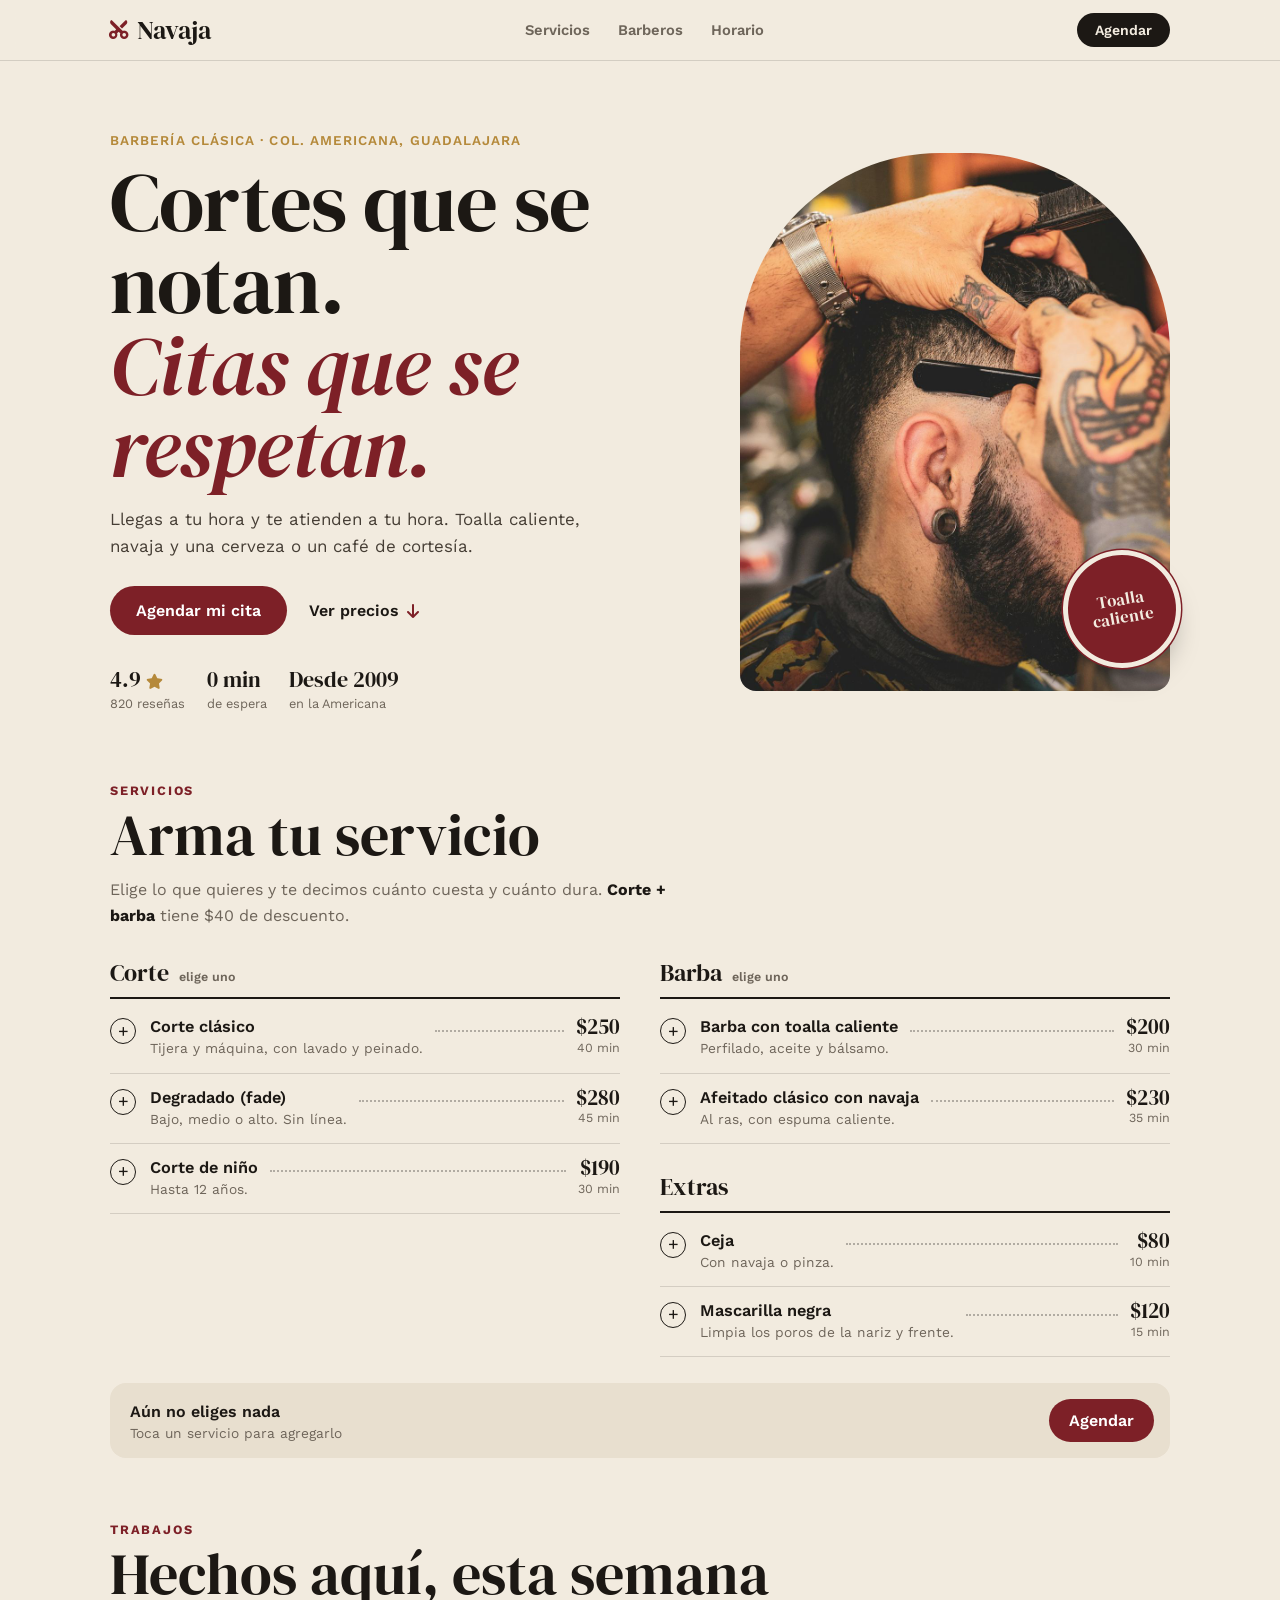
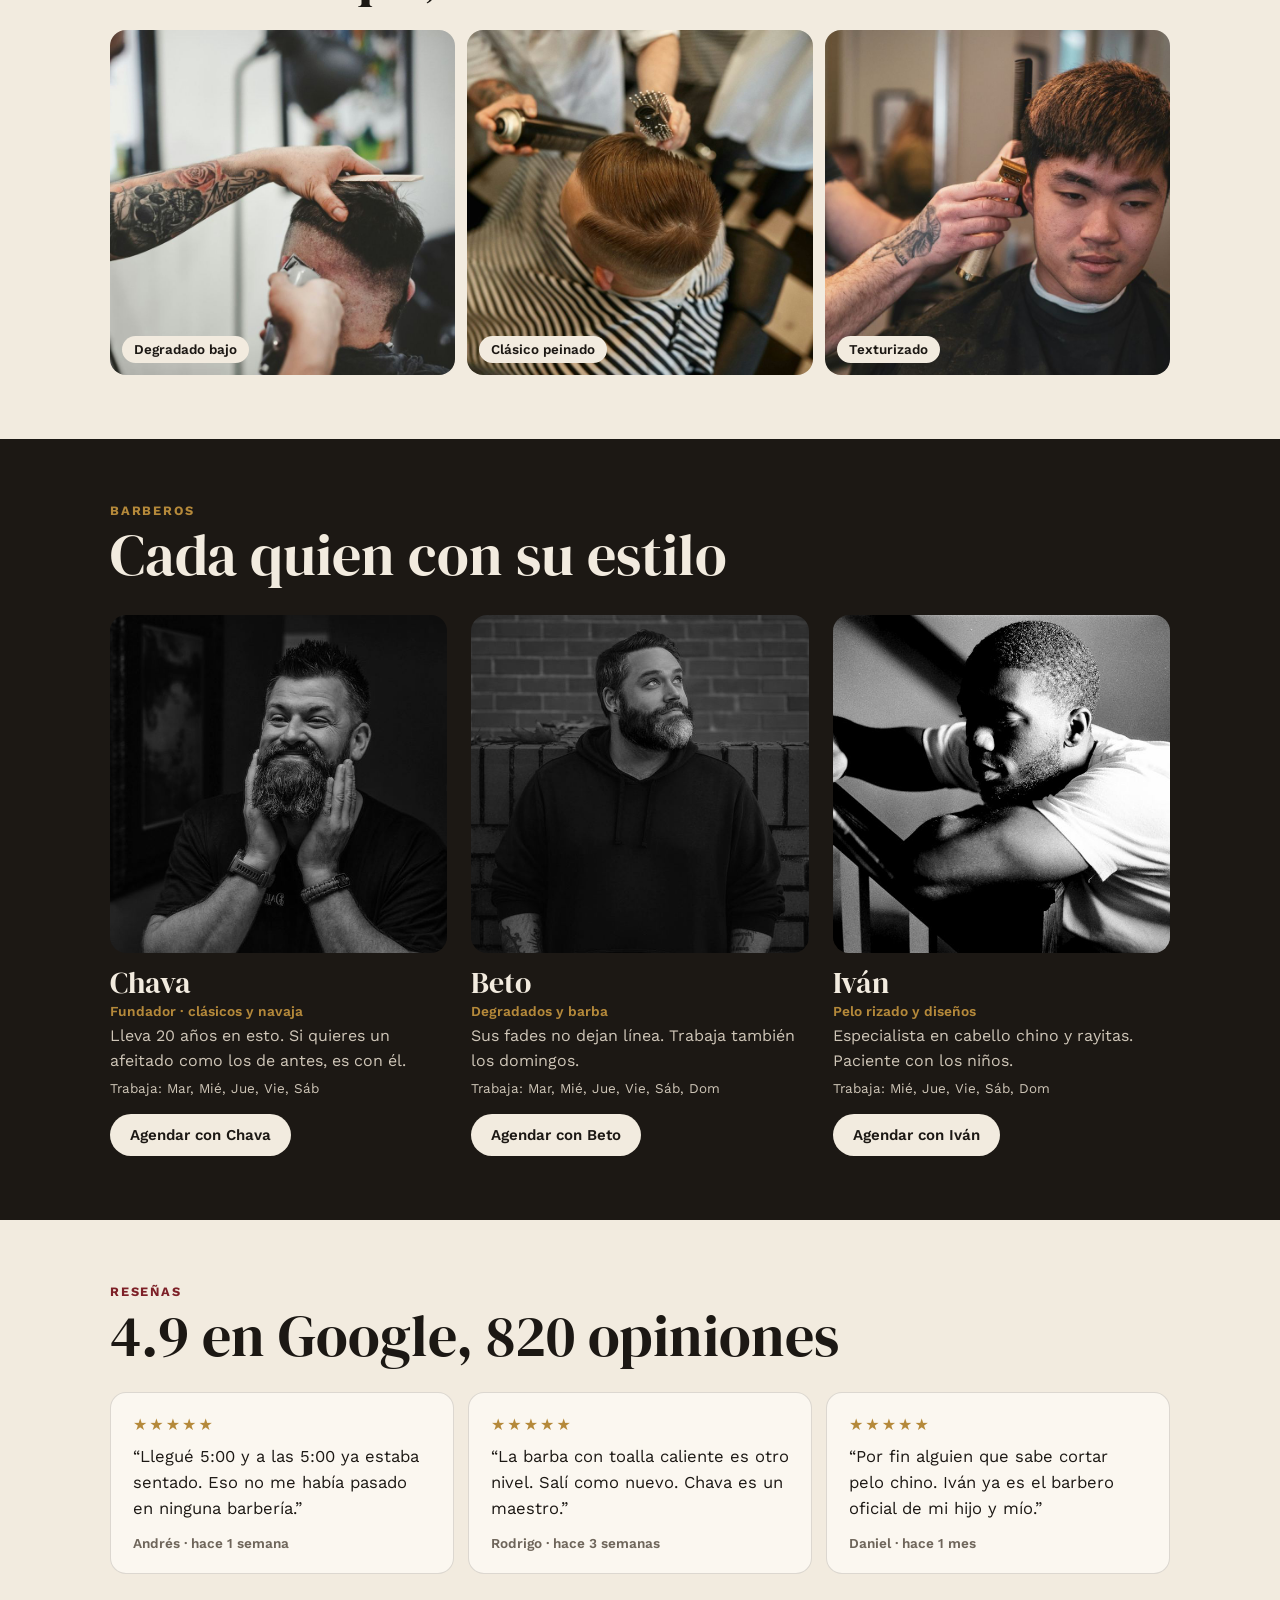
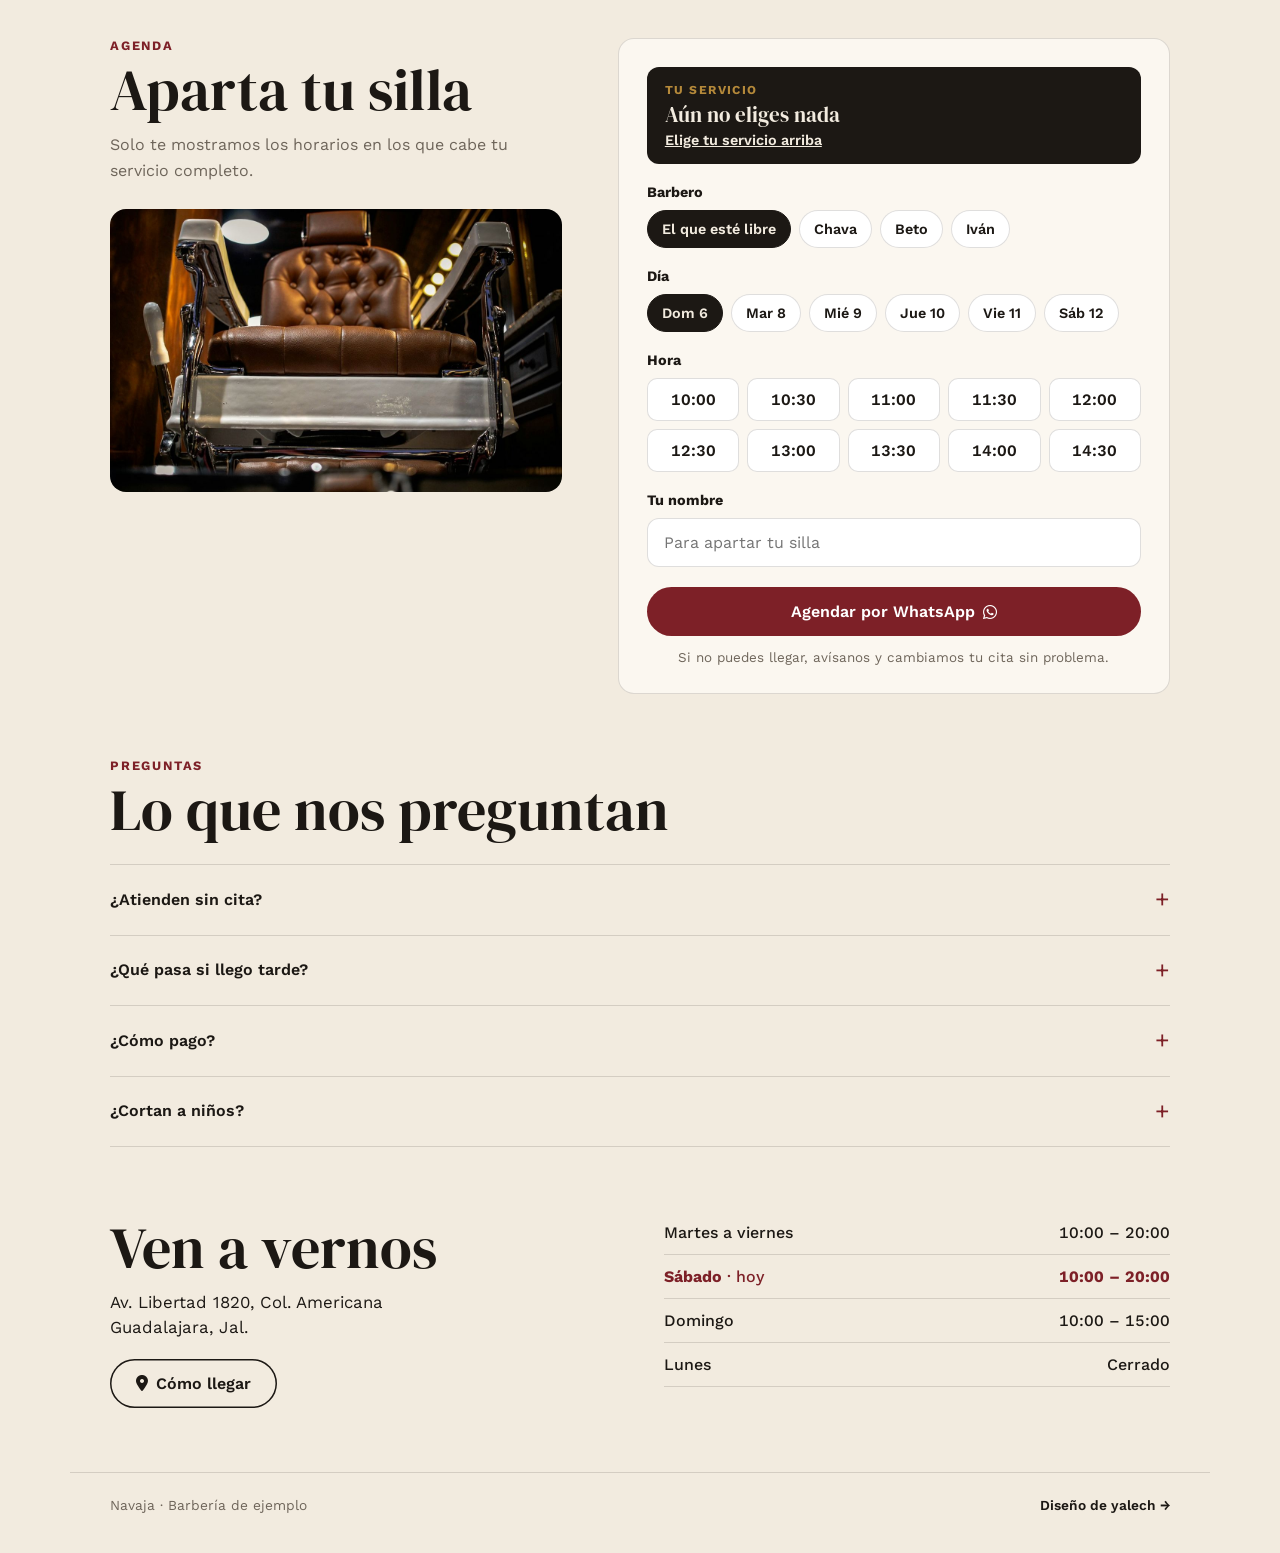
==== barberia/index.html @ 158c8620 "Ordena la portada por tipo de plantilla - Filtro Todas / Para vender / Citas y reservas con cuántas " ====
<!doctype html>
<html lang="es">
<head>
  <meta charset="utf-8" />
  <meta name="viewport" content="width=device-width, initial-scale=1, viewport-fit=cover" />
  <title>Navaja · Barbería clásica en Guadalajara</title>
  <meta name="description" content="Cortes, degradados, barba con toalla caliente y afeitado con navaja en la colonia Americana. Agenda tu cita y llega a tu hora." />
  <meta name="theme-color" content="#f2ebdf" />
  <!-- Vista previa al compartir (WhatsApp, Facebook…). Al publicar, cambia la ruta de la imagen
       por la URL completa, ej. https://tudominio.com/assets/og.jpg -->
  <meta property="og:type" content="website" />
  <meta property="og:title" content="Navaja · Barbería clásica en Guadalajara" />
  <meta property="og:description" content="Arma tu servicio, elige barbero y agenda tu cita por WhatsApp." />
  <meta property="og:image" content="assets/og.jpg" />
  <meta property="og:image:width" content="1200" />
  <meta property="og:image:height" content="630" />
  <meta name="twitter:card" content="summary_large_image" />
  <link rel="icon" href="favicon.svg" type="image/svg+xml" />

  <link rel="preconnect" href="https://fonts.googleapis.com" />
  <link rel="preconnect" href="https://fonts.gstatic.com" crossorigin />
  <link href="https://fonts.googleapis.com/css2?family=DM+Serif+Display:ital@0;1&family=Work+Sans:wght@400;500;600;700&display=swap" rel="stylesheet" />
  <link rel="stylesheet" href="../assets/iconos/iconos.css?v=6" />
  <link rel="stylesheet" href="styles.css?v=1" />
</head>
<body>
  <!-- Landing de ejemplo (barbería ficticia). Fotos de Unsplash, uso libre.
       Para cambiar el número de WhatsApp, edita WHATSAPP al inicio del script del final.
       Servicios y precios: SERVICIOS en el script. Barberos y días que trabajan: BARBEROS. -->

  <header class="topbar">
    <a class="logo" href="#"><i class="fa-solid fa-scissors" aria-hidden="true"></i> Navaja</a>
    <nav class="nav" aria-label="Secciones">
      <a href="#servicios">Servicios</a>
      <a href="#barberos">Barberos</a>
      <a href="#ubicacion">Horario</a>
    </nav>
    <a class="topbar-cta" href="#agenda">Agendar</a>
  </header>

  <main>
    <!-- ========== Portada ========== -->
    <section class="hero">
      <div class="hero-text">
        <p class="kicker">Barbería clásica · Col. Americana, Guadalajara</p>
        <h1 class="title">Cortes que se notan. <em>Citas que se respetan.</em></h1>
        <p class="lead">Llegas a tu hora y te atienden a tu hora. Toalla caliente, navaja y una cerveza o un café de cortesía.</p>
        <div class="hero-actions">
          <a class="btn btn--wine" href="#agenda">Agendar mi cita</a>
          <a class="btn-link" href="#servicios">Ver precios <i class="fa-solid fa-arrow-down"></i></a>
        </div>
        <ul class="trust">
          <li><strong>4.9 <i class="fa-solid fa-star"></i></strong><span>820 reseñas</span></li>
          <li><strong>0 min</strong><span>de espera</span></li>
          <li><strong>Desde 2009</strong><span>en la Americana</span></li>
        </ul>
      </div>
      <figure class="hero-media">
        <img src="assets/hero.jpg" alt="Barbero perfilando con navaja la barba de un cliente con tatuajes" />
        <figcaption class="seal" aria-hidden="true"><span>Toalla<br />caliente</span></figcaption>
      </figure>
    </section>

    <!-- ========== Servicios ==========
         Se arma desde SERVICIOS (script). Puedes elegir un corte y un servicio de barba;
         si eliges los dos, se aplica el descuento de combo. -->
    <section class="section" id="servicios" aria-labelledby="servicios-title">
      <p class="eyebrow">Servicios</p>
      <h2 class="h2" id="servicios-title">Arma tu servicio</h2>
      <p class="sub">Elige lo que quieres y te decimos cuánto cuesta y cuánto dura. <strong>Corte + barba</strong> tiene $40 de descuento.</p>
      <div class="menu">
        <fieldset class="menu-group">
          <legend>Corte <small>elige uno</small></legend>
          <div class="menu-list" data-grupo="corte"></div>
        </fieldset>
        <fieldset class="menu-group">
          <legend>Barba <small>elige uno</small></legend>
          <div class="menu-list" data-grupo="barba"></div>
        </fieldset>
        <fieldset class="menu-group">
          <legend>Extras</legend>
          <div class="menu-list" data-grupo="extra"></div>
        </fieldset>
      </div>
      <div class="tally" aria-live="polite">
        <div>
          <p class="tally-what" data-resumen>Aún no eliges nada</p>
          <p class="tally-meta" data-meta>Toca un servicio para agregarlo</p>
        </div>
        <a class="btn btn--wine" href="#agenda">Agendar</a>
      </div>
    </section>

    <!-- ========== Trabajos ========== -->
    <section class="section" aria-labelledby="trabajos-title">
      <p class="eyebrow">Trabajos</p>
      <h2 class="h2" id="trabajos-title">Hechos aquí, esta semana</h2>
      <ul class="works">
        <li><img src="assets/t-fade.jpg" alt="Barbero haciendo un degradado con máquina" loading="lazy" /><span>Degradado bajo</span></li>
        <li><img src="assets/t-arriba.jpg" alt="Corte clásico peinado de lado visto desde arriba" loading="lazy" /><span>Clásico peinado</span></li>
        <li><img src="assets/t-cliente.jpg" alt="Cliente sonriendo mientras le recortan las patillas" loading="lazy" /><span>Texturizado</span></li>
      </ul>
    </section>

    <!-- ========== Barberos ========== -->
    <section class="section section--dark" id="barberos" aria-labelledby="barberos-title">
      <p class="eyebrow eyebrow--light">Barberos</p>
      <h2 class="h2" id="barberos-title">Cada quien con su estilo</h2>
      <ul class="barbers">
        <li class="barber">
          <img src="assets/b-chava.jpg" alt="Chava, barbero, sonriendo con las manos en la barba" loading="lazy" />
          <h3>Chava</h3>
          <p class="barber-role">Fundador · clásicos y navaja</p>
          <p>Lleva 20 años en esto. Si quieres un afeitado como los de antes, es con él.</p>
          <p class="barber-days" data-dias="chava"></p>
          <a class="btn btn--light" href="#agenda" data-con="chava">Agendar con Chava</a>
        </li>
        <li class="barber">
          <img src="assets/b-beto.jpg" alt="Beto, barbero, con sudadera negra frente a una pared de ladrillo" loading="lazy" />
          <h3>Beto</h3>
          <p class="barber-role">Degradados y barba</p>
          <p>Sus fades no dejan línea. Trabaja también los domingos.</p>
          <p class="barber-days" data-dias="beto"></p>
          <a class="btn btn--light" href="#agenda" data-con="beto">Agendar con Beto</a>
        </li>
        <li class="barber">
          <img src="assets/b-ivan.jpg" alt="Iván, barbero, recargado en un barandal" loading="lazy" />
          <h3>Iván</h3>
          <p class="barber-role">Pelo rizado y diseños</p>
          <p>Especialista en cabello chino y rayitas. Paciente con los niños.</p>
          <p class="barber-days" data-dias="ivan"></p>
          <a class="btn btn--light" href="#agenda" data-con="ivan">Agendar con Iván</a>
        </li>
      </ul>
    </section>

    <!-- ========== Reseñas ========== -->
    <section class="section" aria-labelledby="resenas-title">
      <p class="eyebrow">Reseñas</p>
      <h2 class="h2" id="resenas-title">4.9 en Google, 820 opiniones</h2>
      <div class="reviews">
        <blockquote class="review">
          <p class="stars" aria-label="5 de 5 estrellas">★★★★★</p>
          <p>“Llegué 5:00 y a las 5:00 ya estaba sentado. Eso no me había pasado en ninguna barbería.”</p>
          <footer>Andrés · hace 1 semana</footer>
        </blockquote>
        <blockquote class="review">
          <p class="stars" aria-label="5 de 5 estrellas">★★★★★</p>
          <p>“La barba con toalla caliente es otro nivel. Salí como nuevo. Chava es un maestro.”</p>
          <footer>Rodrigo · hace 3 semanas</footer>
        </blockquote>
        <blockquote class="review">
          <p class="stars" aria-label="5 de 5 estrellas">★★★★★</p>
          <p>“Por fin alguien que sabe cortar pelo chino. Iván ya es el barbero oficial de mi hijo y mío.”</p>
          <footer>Daniel · hace 1 mes</footer>
        </blockquote>
      </div>
    </section>

    <!-- ========== Agenda ========== -->
    <section class="section" id="agenda" aria-labelledby="agenda-title">
      <div class="book">
        <div class="book-text">
          <p class="eyebrow">Agenda</p>
          <h2 class="h2" id="agenda-title">Aparta tu silla</h2>
          <p class="sub">Solo te mostramos los horarios en los que cabe tu servicio completo.</p>
          <figure class="book-photo">
            <img src="assets/sillon.jpg" alt="Sillón de barbero de piel café" loading="lazy" />
          </figure>
        </div>

        <form class="form" novalidate>
          <div class="pick">
            <p class="pick-label">Tu servicio</p>
            <p class="pick-what" data-resumen>Aún no eliges nada</p>
            <p class="pick-meta" data-meta><a href="#servicios">Elige tu servicio arriba</a></p>
          </div>
          <fieldset class="field">
            <legend>Barbero</legend>
            <div class="chips" data-barberos>
              <label class="chip"><input type="radio" name="barbero" value="cualquiera" checked /><span>El que esté libre</span></label>
            </div>
          </fieldset>
          <fieldset class="field">
            <legend>Día</legend>
            <div class="chips" data-dias-form></div>
          </fieldset>
          <fieldset class="field">
            <legend>Hora</legend>
            <div class="times" data-horas></div>
            <p class="times-empty" data-sin-horas hidden>Ese día ya no queda espacio para tu servicio. Prueba otro día u otro barbero.</p>
          </fieldset>
          <label class="field">
            <span>Tu nombre</span>
            <input type="text" name="nombre" maxlength="40" autocomplete="given-name" placeholder="Para apartar tu silla" />
          </label>
          <p class="form-error" role="alert"></p>
          <button class="btn btn--wine btn--block" type="submit">Agendar por WhatsApp <i class="fa-brands fa-whatsapp"></i></button>
          <p class="form-note">Si no puedes llegar, avísanos y cambiamos tu cita sin problema.</p>
        </form>
      </div>
    </section>

    <!-- ========== Preguntas ========== -->
    <section class="section" aria-labelledby="faq-title">
      <p class="eyebrow">Preguntas</p>
      <h2 class="h2" id="faq-title">Lo que nos preguntan</h2>
      <div class="faq">
        <details>
          <summary>¿Atienden sin cita?</summary>
          <p>Sí, si hay una silla libre. Pero con cita te garantizamos que no esperas.</p>
        </details>
        <details>
          <summary>¿Qué pasa si llego tarde?</summary>
          <p>Te esperamos 10 minutos. Después de eso, si el siguiente cliente ya llegó, te reacomodamos en el próximo espacio.</p>
        </details>
        <details>
          <summary>¿Cómo pago?</summary>
          <p>Efectivo, tarjeta o transferencia. La propina es voluntaria y va directo a tu barbero.</p>
        </details>
        <details>
          <summary>¿Cortan a niños?</summary>
          <p>Sí, a partir de 3 años. Tenemos asiento especial y caricaturas mientras tanto.</p>
        </details>
      </div>
    </section>

    <!-- ========== Ubicación ========== -->
    <section class="section where" id="ubicacion" aria-labelledby="where-title">
      <div>
        <h2 class="h2" id="where-title">Ven a vernos</h2>
        <p class="address">Av. Libertad 1820, Col. Americana<br />Guadalajara, Jal.</p>
        <a class="btn btn--line" href="https://www.google.com/maps/search/?api=1&query=Colonia%20Americana%2C%20Guadalajara" target="_blank" rel="noopener"><i class="fa-solid fa-location-dot"></i> Cómo llegar</a>
      </div>
      <table class="hours">
        <caption class="sr-only">Horario</caption>
        <tbody>
          <tr data-dia="2"><th scope="row">Martes a viernes</th><td>10:00 – 20:00</td></tr>
          <tr data-dia="6"><th scope="row">Sábado</th><td>10:00 – 20:00</td></tr>
          <tr data-dia="0"><th scope="row">Domingo</th><td>10:00 – 15:00</td></tr>
          <tr data-dia="1"><th scope="row">Lunes</th><td>Cerrado</td></tr>
        </tbody>
      </table>
    </section>
  </main>

  <footer class="footer">
    <span>Navaja · Barbería de ejemplo</span>
    <a href="../">Diseño de yalech →</a>
  </footer>

  <!-- Barra fija en celular: enseña lo que llevas elegido y se oculta en la agenda -->
  <div class="buybar" aria-hidden="true">
    <span data-barra>Corte desde <strong>$190</strong></span>
    <a class="btn btn--wine" href="#agenda" tabindex="-1">Agendar</a>
  </div>

  <script src="../assets/motion.js"></script>
  <!-- Modo muestra (plantilla ficticia). Para un cliente real, borra la siguiente línea. -->
  <script src="../assets/muestra.js?v=1" data-ejemplo="Barbería"></script>
  <script>
    const WHATSAPP = '520000000000'; // ← número de la barbería (52 + 10 dígitos)
    const ZONA = 'America/Mexico_City';
    const COMBO = 40; // descuento si eliges corte + barba

    // [id, nombre, precio, minutos, descripción, grupo]. En «corte» y «barba» solo se elige uno.
    const SERVICIOS = [
      ['clasico', 'Corte clásico', 250, 40, 'Tijera y máquina, con lavado y peinado.', 'corte'],
      ['fade', 'Degradado (fade)', 280, 45, 'Bajo, medio o alto. Sin línea.', 'corte'],
      ['nino', 'Corte de niño', 190, 30, 'Hasta 12 años.', 'corte'],
      ['barba', 'Barba con toalla caliente', 200, 30, 'Perfilado, aceite y bálsamo.', 'barba'],
      ['afeitado', 'Afeitado clásico con navaja', 230, 35, 'Al ras, con espuma caliente.', 'barba'],
      ['ceja', 'Ceja', 80, 10, 'Con navaja o pinza.', 'extra'],
      ['mascarilla', 'Mascarilla negra', 120, 15, 'Limpia los poros de la nariz y frente.', 'extra'],
    ];
    // Días que trabaja cada barbero (0 = domingo … 6 = sábado)
    const BARBEROS = {
      chava: { nombre: 'Chava', dias: [2, 3, 4, 5, 6] },
      beto: { nombre: 'Beto', dias: [0, 2, 3, 4, 5, 6] },
      ivan: { nombre: 'Iván', dias: [0, 3, 4, 5, 6] },
    };
    const HORARIO = { 0: [10, 15], 2: [10, 20], 3: [10, 20], 4: [10, 20], 5: [10, 20], 6: [10, 20] }; // lunes cerrado

    const pesos = n => '$' + n.toLocaleString('es-MX');
    const porId = id => SERVICIOS.find(s => s[0] === id);

    // ---------- Menú de servicios ----------
    const elegidos = new Set();
    document.querySelectorAll('.menu-list').forEach(lista => {
      for (const [id, nombre, precio, min, desc, grupo] of SERVICIOS.filter(s => s[5] === lista.dataset.grupo)) {
        const l = document.createElement('label');
        l.className = 'item';
        l.innerHTML = `<input type="checkbox" value="" /><span class="item-mark" aria-hidden="true"></span>
          <span class="item-text"><strong></strong><small></small></span>
          <span class="item-dots" aria-hidden="true"></span>
          <span class="item-price"><b></b><small></small></span>`;
        l.querySelector('input').value = id;
        l.querySelector('strong').textContent = nombre;
        l.querySelector('.item-text small').textContent = desc;
        l.querySelector('.item-price b').textContent = pesos(precio);
        l.querySelector('.item-price small').textContent = `${min} min`;
        lista.append(l);
      }
    });
    document.querySelector('.menu').addEventListener('change', e => {
      const id = e.target.value;
      const s = porId(id);
      if (!s) return;
      if (e.target.checked) {
        // Solo uno por grupo en corte y barba
        if (s[5] !== 'extra') for (const otro of [...elegidos]) if (porId(otro)[5] === s[5]) elegidos.delete(otro);
        elegidos.add(id);
      } else elegidos.delete(id);
      pintarServicio();
      pintarHoras();
    });

    const resumen = () => {
      const lista = SERVICIOS.filter(s => elegidos.has(s[0]));
      const hayCombo = lista.some(s => s[5] === 'corte') && lista.some(s => s[5] === 'barba');
      const total = lista.reduce((t, s) => t + s[2], 0) - (hayCombo ? COMBO : 0);
      const minutos = lista.reduce((t, s) => t + s[3], 0);
      return { lista, hayCombo, total, minutos };
    };
    const pintarServicio = () => {
      const { lista, hayCombo, total, minutos } = resumen();
      document.querySelectorAll('.menu input').forEach(i => { i.checked = elegidos.has(i.value); });
      const que = lista.length ? lista.map(s => s[1]).join(' + ') : 'Aún no eliges nada';
      const meta = lista.length ? `${minutos} min · ${pesos(total)}${hayCombo ? ` · ahorras ${pesos(COMBO)}` : ''}` : '';
      document.querySelectorAll('[data-resumen]').forEach(p => { p.textContent = que; });
      document.querySelectorAll('[data-meta]').forEach(p => {
        if (lista.length) p.textContent = meta;
        else if (p.closest('.form')) p.innerHTML = '<a href="#servicios">Elige tu servicio arriba</a>';
        else p.textContent = 'Toca un servicio para agregarlo';
      });
      document.querySelector('.tally').classList.toggle('is-on', lista.length > 0);
      const barra = document.querySelector('[data-barra]');
      barra.innerHTML = lista.length ? `Tu servicio · <strong></strong>` : 'Corte desde <strong>$190</strong>';
      if (lista.length) barra.querySelector('strong').textContent = pesos(total);
    };

    // ---------- Fechas en hora de Guadalajara ----------
    const partes = Object.fromEntries(new Intl.DateTimeFormat('en-CA', { timeZone: ZONA, year: 'numeric', month: '2-digit', day: '2-digit', hour: '2-digit', minute: '2-digit', hourCycle: 'h23' })
      .formatToParts(new Date()).map(p => [p.type, p.value]));
    const hoy = new Date(+partes.year, +partes.month - 1, +partes.day);
    const ahora = +partes.hour * 60 + +partes.minute;
    const clave = d => `${d.getFullYear()}-${String(d.getMonth() + 1).padStart(2, '0')}-${String(d.getDate()).padStart(2, '0')}`;
    const esHoy = d => clave(d) === clave(hoy);
    const corto = d => d.toLocaleDateString('es-MX', { weekday: 'short' }).replace('.', '');
    const largo = d => d.toLocaleDateString('es-MX', { weekday: 'long', day: 'numeric', month: 'long' });
    const hhmm = m => `${Math.floor(m / 60)}:${String(m % 60).padStart(2, '0')}`;

    // Citas ya apartadas: inventadas pero siempre iguales para el mismo día y barbero
    const ocupado = (d, barbero, m) => {
      let h = 2166136261;
      for (const c of `${clave(d)}|${barbero}|${m}`) h = Math.imul(h ^ c.charCodeAt(0), 16777619);
      return (h >>> 0) % 100 < 28;
    };
    const libre = (d, barbero, inicio, dur) => {
      if (!BARBEROS[barbero].dias.includes(d.getDay())) return false;
      for (let m = inicio; m < inicio + dur; m += 30) if (ocupado(d, barbero, m - (m % 30))) return false;
      return true;
    };
    // Horas posibles para un día, barbero y duración → [{ m, barbero }]
    const horasLibres = (d, quien, dur) => {
      const [abre, cierra] = HORARIO[d.getDay()] || [0, 0];
      const res = [];
      for (let m = abre * 60; m + dur <= cierra * 60; m += 30) {
        if (esHoy(d) && m <= ahora + 30) continue;
        const candidatos = quien === 'cualquiera' ? Object.keys(BARBEROS) : [quien];
        const b = candidatos.find(x => libre(d, x, m, dur));
        if (b) res.push({ m, barbero: b });
      }
      return res;
    };

    // Próximos 6 días que abrimos
    const DIAS = [];
    for (let i = 0; DIAS.length < 6 && i < 14; i++) {
      const d = new Date(hoy); d.setDate(hoy.getDate() + i);
      if (HORARIO[d.getDay()] && (i > 0 || horasLibres(d, 'cualquiera', 30).length)) DIAS.push(d);
    }

    // ---------- Agenda ----------
    const form = document.querySelector('.form');
    const error = form.querySelector('.form-error');
    const cajaBarberos = form.querySelector('[data-barberos]');
    const cajaDias = form.querySelector('[data-dias-form]');
    const cajaHoras = form.querySelector('[data-horas]');
    const sinHoras = form.querySelector('[data-sin-horas]');
    for (const [id, b] of Object.entries(BARBEROS)) {
      const l = document.createElement('label');
      l.className = 'chip';
      l.innerHTML = '<input type="radio" name="barbero" /><span></span>';
      l.querySelector('input').value = id;
      l.querySelector('span').textContent = b.nombre;
      cajaBarberos.append(l);
    }
    DIAS.forEach((d, i) => {
      const l = document.createElement('label');
      l.className = 'chip chip--day';
      l.innerHTML = '<input type="radio" name="dia" /><span></span>';
      l.querySelector('input').value = i;
      l.querySelector('input').checked = i === 0;
      l.querySelector('span').textContent = esHoy(d) ? `Hoy ${d.getDate()}` : `${corto(d)} ${d.getDate()}`;
      cajaDias.append(l);
    });
    // Días que trabaja cada barbero, en su tarjeta
    const nombresDia = ['dom', 'lun', 'mar', 'mié', 'jue', 'vie', 'sáb'];
    document.querySelectorAll('[data-dias]').forEach(p => {
      const b = BARBEROS[p.dataset.dias];
      if (b) p.textContent = 'Trabaja: ' + [2, 3, 4, 5, 6, 0].filter(x => b.dias.includes(x)).map(x => nombresDia[x]).join(', ');
    });

    const duracion = () => Math.max(resumen().minutos, 30);
    // Valor marcado de un grupo de opciones (funciona aunque solo haya una)
    const marcado = nombre => form.querySelector(`input[name="${nombre}"]:checked`)?.value ?? '';
    const marcar = (nombre, valor) => form.querySelectorAll(`input[name="${nombre}"]`).forEach(i => { i.checked = i.value === valor; });
    let horasActuales = [];
    const pintarHoras = () => {
      const d = DIAS[Number(marcado('dia'))];
      const quien = BARBEROS[marcado('barbero')] ? marcado('barbero') : 'cualquiera';
      const antes = marcado('hora');
      horasActuales = d ? horasLibres(d, quien, duracion()) : [];
      cajaHoras.replaceChildren(...horasActuales.map(({ m }) => {
        const l = document.createElement('label');
        l.className = 'time';
        l.innerHTML = '<input type="radio" name="hora" /><span></span>';
        l.querySelector('input').value = m;
        l.querySelector('input').checked = String(m) === antes;
        l.querySelector('span').textContent = hhmm(m);
        return l;
      }));
      sinHoras.hidden = horasActuales.length > 0;
    };
    form.addEventListener('change', e => { if (e.target.name === 'dia' || e.target.name === 'barbero') pintarHoras(); });

    // «Agendar con …» en las tarjetas de barbero
    document.querySelectorAll('[data-con]').forEach(a => a.addEventListener('click', () => {
      if (!BARBEROS[a.dataset.con]) return;
      marcar('barbero', a.dataset.con);
      pintarHoras();
    }));

    const limpiar = (texto, max) => texto.replace(/[\u0000-\u001f\u007f]/g, ' ').replace(/\s+/g, ' ').trim().slice(0, max);
    form.addEventListener('submit', e => {
      e.preventDefault();
      const { lista, hayCombo, total, minutos } = resumen();
      const d = DIAS[Number(marcado('dia'))];
      const hora = horasActuales.find(h => String(h.m) === marcado('hora'));
      const nombre = limpiar(form.nombre.value, 40);
      if (!lista.length) return (error.innerHTML = 'Elige al menos un servicio. <a href="#servicios">Ver servicios</a>');
      if (!d || !hora) return (error.textContent = 'Elige día y hora.');
      if (nombre.length < 2) { form.nombre.focus(); return (error.textContent = 'Escribe tu nombre para apartar tu silla.'); }
      error.textContent = '';
      const con = marcado('barbero') === 'cualquiera' ? `${BARBEROS[hora.barbero].nombre} (el que estaba libre)` : BARBEROS[hora.barbero].nombre;
      const msg = `Hola Navaja, soy ${nombre}. Quiero agendar:\n• ${lista.map(s => s[1]).join(' + ')}\n• Con ${con}\n• ${largo(d)}, ${hhmm(hora.m)} (${minutos} min aprox.)\n• Total: ${pesos(total)}${hayCombo ? ` (con descuento de combo)` : ''}`;
      if (window.muestra) return muestra.whatsapp(msg); // plantilla de ejemplo
      window.open(`https://wa.me/${WHATSAPP}?text=${encodeURIComponent(msg)}`, '_blank', 'noopener');
    });

    pintarServicio();
    pintarHoras();

    // Marca el día de hoy en la tabla de horario
    const dHoy = hoy.getDay();
    document.querySelector(`.hours tr[data-dia="${[2, 3, 4, 5].includes(dHoy) ? 2 : dHoy}"]`)?.classList.add('is-today');

    // ---------- Efectos al bajar ----------
    motion.reveal('.eyebrow, .h2, .sub, .tally, .book-photo');
    motion.stagger('.menu, .works, .barbers, .reviews, .faq');

    // ---------- Barra fija en celular ----------
    const bar = document.querySelector('.buybar');
    const hero = document.querySelector('.hero');
    const agenda = document.querySelector('#agenda');
    const update = () => {
      const pastHero = hero.getBoundingClientRect().bottom < 0;
      const r = agenda.getBoundingClientRect();
      bar.classList.toggle('show', pastHero && !(r.top < innerHeight && r.bottom > 0));
    };
    addEventListener('scroll', update, { passive: true });
    addEventListener('resize', update);
    update();
  </script>
</body>
</html>
---- assets/iconos/iconos.css ----
/* Íconos: Font Awesome Free 6.5.1 (https://fontawesome.com), recortado a los que usa este sitio.
 * Licencia: íconos CC BY 4.0, fuentes SIL OFL 1.1, código MIT. Copyright 2023 Fonticons, Inc.
 * Generado con assets/iconos/actualizar.py; no lo edites a mano. */
@font-face { font-family: 'Font Awesome 6 Free'; font-style: normal; font-weight: 900; font-display: block; src: url("solid.woff2?v=4775dbd0") format("woff2"); }
@font-face { font-family: 'Font Awesome 6 Free'; font-style: normal; font-weight: 400; font-display: block; src: url("regular.woff2?v=02f13f34") format("woff2"); }
@font-face { font-family: 'Font Awesome 6 Brands'; font-style: normal; font-weight: 400; font-display: block; src: url("brands.woff2?v=27e3b55a") format("woff2"); }

.fa-solid, .fa-regular, .fa-brands {
  -moz-osx-font-smoothing: grayscale; -webkit-font-smoothing: antialiased;
  display: var(--fa-display, inline-block); font-style: normal; font-variant: normal;
  line-height: 1; text-rendering: auto;
}
.fa-solid { font-family: 'Font Awesome 6 Free'; font-weight: 900; }
.fa-regular { font-family: 'Font Awesome 6 Free'; font-weight: 400; }
.fa-brands { font-family: 'Font Awesome 6 Brands'; font-weight: 400; }

.fa-arrow-down::before { content: "\f063"; }
.fa-arrow-left::before { content: "\f060"; }
.fa-arrow-right::before { content: "\f061"; }
.fa-bag-shopping::before { content: "\f290"; }
.fa-bath::before { content: "\f2cd"; }
.fa-bed::before { content: "\f236"; }
.fa-bicycle::before { content: "\f206"; }
.fa-bolt::before { content: "\f0e7"; }
.fa-box-open::before { content: "\f49e"; }
.fa-calendar::before { content: "\f133"; }
.fa-campground::before { content: "\f6bb"; }
.fa-car::before { content: "\f1b9"; }
.fa-check::before { content: "\f00c"; }
.fa-chevron-left::before { content: "\f053"; }
.fa-chevron-right::before { content: "\f054"; }
.fa-children::before { content: "\e4e1"; }
.fa-circle-check::before { content: "\f058"; }
.fa-circle-info::before { content: "\f05a"; }
.fa-clock::before { content: "\f017"; }
.fa-comment-dots::before { content: "\f4ad"; }
.fa-credit-card::before { content: "\f09d"; }
.fa-crown::before { content: "\f521"; }
.fa-dog::before { content: "\f6d3"; }
.fa-droplet::before { content: "\f043"; }
.fa-dumbbell::before { content: "\f44b"; }
.fa-envelope-open-text::before { content: "\f658"; }
.fa-eye::before { content: "\f06e"; }
.fa-face-smile-beam::before { content: "\f5b8"; }
.fa-faucet-drip::before { content: "\e006"; }
.fa-file-invoice::before { content: "\f570"; }
.fa-fire-flame-simple::before { content: "\f46a"; }
.fa-gift::before { content: "\f06b"; }
.fa-globe::before { content: "\f0ac"; }
.fa-hand::before { content: "\f256"; }
.fa-heart-crack::before { content: "\f7a9"; }
.fa-id-card::before { content: "\f2c2"; }
.fa-laptop-code::before { content: "\f5fc"; }
.fa-left-right::before { content: "\f337"; }
.fa-lightbulb::before { content: "\f0eb"; }
.fa-link::before { content: "\f0c1"; }
.fa-location-dot::before { content: "\f3c5"; }
.fa-lock::before { content: "\f023"; }
.fa-magnifying-glass::before { content: "\f002"; }
.fa-moon::before { content: "\f186"; }
.fa-paintbrush::before { content: "\f1fc"; }
.fa-person-swimming::before { content: "\f5c4"; }
.fa-phone::before { content: "\f095"; }
.fa-plane::before { content: "\f072"; }
.fa-plus::before { content: "\2b"; }
.fa-rocket::before { content: "\f135"; }
.fa-ruler-combined::before { content: "\f546"; }
.fa-scissors::before { content: "\f0c4"; }
.fa-screwdriver-wrench::before { content: "\f7d9"; }
.fa-shield-halved::before { content: "\f3ed"; }
.fa-shield-heart::before { content: "\e574"; }
.fa-shower::before { content: "\f2cc"; }
.fa-sink::before { content: "\e06d"; }
.fa-snowflake::before { content: "\f2dc"; }
.fa-square-parking::before { content: "\f540"; }
.fa-star::before { content: "\f005"; }
.fa-tag::before { content: "\f02b"; }
.fa-temperature-high::before { content: "\f769"; }
.fa-toilet::before { content: "\f7d8"; }
.fa-tooth::before { content: "\f5c9"; }
.fa-tree::before { content: "\f1bb"; }
.fa-triangle-exclamation::before { content: "\f071"; }
.fa-truck-fast::before { content: "\f48b"; }
.fa-truck-medical::before { content: "\f0f9"; }
.fa-umbrella::before { content: "\f0e9"; }
.fa-user-group::before { content: "\f500"; }
.fa-utensils::before { content: "\f2e7"; }
.fa-van-shuttle::before { content: "\f5b6"; }
.fa-wallet::before { content: "\f555"; }
.fa-wand-magic-sparkles::before { content: "\e2ca"; }
.fa-whatsapp::before { content: "\f232"; }
.fa-xmark::before { content: "\f00d"; }
---- barberia/styles.css ----
:root {
  --paper: #f2ebdf;
  --paper-2: #e8dfcf;
  --ink: #1c1814;
  --muted: #6e655a;
  --line: rgba(28, 24, 20, 0.14);
  --wine: #7d2027;
  --wine-dark: #63181e;
  --brass: #b5893a;

  --serif: "DM Serif Display", Georgia, serif;
  --font: "Work Sans", system-ui, sans-serif;
  --gutter: 20px;
  --max: 1140px;
  --radius: 16px;
}

* { box-sizing: border-box; margin: 0; padding: 0; }
html { scroll-behavior: smooth; }
body {
  font-family: var(--font);
  color: var(--ink);
  background: var(--paper);
  -webkit-font-smoothing: antialiased;
  overflow-x: hidden;
}
img { display: block; max-width: 100%; }
em { font-style: italic; color: var(--wine); }
.sr-only { position: absolute; width: 1px; height: 1px; overflow: hidden; clip: rect(0 0 0 0); white-space: nowrap; }

/* ---------- Barra superior ---------- */
.topbar {
  position: sticky;
  top: 0;
  z-index: 20;
  display: flex;
  align-items: center;
  justify-content: space-between;
  gap: 16px;
  padding: 12px var(--gutter);
  background: rgba(242, 235, 223, 0.9);
  backdrop-filter: blur(10px);
  -webkit-backdrop-filter: blur(10px);
  border-bottom: 1px solid var(--line);
}
.logo { display: inline-flex; align-items: center; gap: 8px; font-family: var(--serif); font-size: 1.6rem; color: var(--ink); text-decoration: none; }
.logo i { font-size: 0.75em; color: var(--wine); transform: rotate(-90deg); }
.nav { display: none; }
.topbar-cta {
  padding: 9px 18px;
  border-radius: 999px;
  background: var(--ink);
  color: var(--paper);
  font-size: 0.88rem;
  font-weight: 600;
  text-decoration: none;
}
.topbar-cta:hover { background: var(--wine); }

/* ---------- Botones ---------- */
.btn {
  display: inline-flex;
  align-items: center;
  justify-content: center;
  gap: 8px;
  padding: 15px 26px;
  border: 0;
  border-radius: 999px;
  font-family: inherit;
  font-weight: 600;
  font-size: 1rem;
  text-decoration: none;
  cursor: pointer;
  transition: transform 0.2s ease, background 0.2s ease, color 0.2s ease;
}
.btn:active { transform: scale(0.97); }
.btn--wine { background: var(--wine); color: #fff; }
.btn--wine:hover { background: var(--wine-dark); }
.btn--light { background: var(--paper); color: var(--ink); }
.btn--light:hover { background: #fff; }
.btn--line { background: transparent; color: var(--ink); box-shadow: inset 0 0 0 1.5px var(--ink); }
.btn--line:hover { background: var(--ink); color: var(--paper); }
.btn--block { width: 100%; }
.btn-link { display: inline-flex; align-items: center; gap: 8px; color: var(--ink); font-weight: 600; text-decoration: none; }
.btn-link i { color: var(--wine); }
.btn:focus-visible, .btn-link:focus-visible, .topbar-cta:focus-visible, .nav a:focus-visible, .logo:focus-visible {
  outline: 2px solid var(--wine);
  outline-offset: 3px;
}

/* ---------- Portada ---------- */
.hero { padding: 36px var(--gutter) 8px; }
.kicker { font-size: 0.84rem; font-weight: 600; letter-spacing: 0.08em; text-transform: uppercase; color: var(--brass); }
.title { margin-top: 14px; font-family: var(--serif); font-weight: 400; font-size: clamp(2.9rem, 12.5vw, 5.2rem); line-height: 0.98; letter-spacing: -0.01em; }
.title em { display: block; }
.lead { margin-top: 18px; max-width: 32rem; font-size: 1.06rem; line-height: 1.6; color: #463e35; }
.hero-actions { display: flex; flex-wrap: wrap; align-items: center; gap: 14px 22px; margin-top: 26px; }
.trust { list-style: none; display: grid; grid-template-columns: repeat(3, auto); justify-content: start; gap: 22px; margin-top: 30px; }
.trust li { display: grid; gap: 2px; }
.trust strong { font-family: var(--serif); font-weight: 400; font-size: 1.35rem; }
.trust strong i { font-size: 0.7em; color: var(--brass); }
.trust span { font-size: 0.8rem; color: var(--muted); }

.hero-media { position: relative; margin-top: 30px; }
.hero-media img { width: 100%; aspect-ratio: 4 / 5; object-fit: cover; border-radius: 200px 200px var(--radius) var(--radius); }
.seal {
  position: absolute;
  right: -6px;
  bottom: 28px;
  display: grid;
  place-items: center;
  width: 108px;
  height: 108px;
  border-radius: 50%;
  background: var(--wine);
  color: var(--paper);
  font-family: var(--serif);
  font-size: 1.05rem;
  line-height: 1.05;
  text-align: center;
  transform: rotate(-10deg);
  box-shadow: 0 0 0 5px var(--paper), 0 0 0 6.5px var(--wine), 0 18px 30px -10px rgba(0, 0, 0, 0.4);
}

/* ---------- Secciones ---------- */
.section { padding: 64px var(--gutter) 0; scroll-margin-top: 64px; }
.section--dark { margin-top: 64px; padding-bottom: 64px; background: var(--ink); color: var(--paper); }
.eyebrow { font-size: 0.8rem; font-weight: 700; letter-spacing: 0.14em; text-transform: uppercase; color: var(--wine); }
.eyebrow--light { color: var(--brass); }
.h2 { margin-top: 8px; font-family: var(--serif); font-weight: 400; font-size: clamp(2.3rem, 9vw, 3.6rem); line-height: 1.02; }
.sub { margin-top: 12px; max-width: 36rem; color: var(--muted); line-height: 1.6; }
.sub strong { color: var(--ink); }

/* Menú de servicios (lista de precios) */
.menu { display: grid; gap: 26px; margin-top: 28px; }
.menu-group { border: 0; min-width: 0; }
.menu-group legend { display: flex; align-items: baseline; gap: 10px; width: 100%; padding-bottom: 8px; margin-bottom: 4px; border-bottom: 2px solid var(--ink); font-family: var(--serif); font-size: 1.5rem; }
.menu-group legend small { font-family: var(--font); font-size: 0.78rem; font-weight: 600; color: var(--muted); }
.item {
  position: relative;
  display: grid;
  grid-template-columns: 28px minmax(0, auto) 1fr auto;
  align-items: start;
  column-gap: 12px;
  padding: 14px 0;
  border-bottom: 1px solid var(--line);
  cursor: pointer;
}
.item input { position: absolute; opacity: 0; pointer-events: none; }
.item-mark {
  width: 26px;
  height: 26px;
  margin-top: 1px;
  border-radius: 50%;
  border: 1.5px solid var(--ink);
  display: grid;
  place-items: center;
  transition: background 0.2s, border-color 0.2s;
}
.item-mark::before { content: "+"; font-size: 1.1rem; line-height: 1; }
.item:has(input:checked) .item-mark { background: var(--wine); border-color: var(--wine); color: #fff; }
.item:has(input:checked) .item-mark::before { content: "✓"; font-size: 0.85rem; }
.item:has(input:focus-visible) .item-mark { outline: 2px solid var(--wine); outline-offset: 3px; }
.item-text { display: grid; gap: 3px; }
.item-text strong { font-weight: 600; font-size: 1.02rem; }
.item-text small { font-size: 0.86rem; color: var(--muted); line-height: 1.4; }
.item-dots { align-self: center; min-width: 12px; height: 1px; margin-top: -14px; border-bottom: 2px dotted rgba(28, 24, 20, 0.3); }
.item-price { display: grid; justify-items: end; gap: 2px; }
.item-price b { font-family: var(--serif); font-weight: 400; font-size: 1.3rem; line-height: 1; }
.item-price small { font-size: 0.78rem; color: var(--muted); }
.item:hover .item-mark { border-color: var(--wine); }

.tally {
  display: flex;
  align-items: center;
  justify-content: space-between;
  gap: 16px;
  margin-top: 26px;
  padding: 16px 16px 16px 20px;
  border-radius: var(--radius);
  background: var(--paper-2);
  transition: background 0.25s, color 0.25s;
}
.tally.is-on { background: var(--ink); color: var(--paper); }
.tally-what { font-weight: 600; line-height: 1.35; }
.tally-meta { margin-top: 3px; font-size: 0.86rem; color: var(--muted); }
.tally.is-on .tally-meta { color: var(--brass); }
.tally .btn { flex: none; padding: 12px 20px; }

/* Trabajos */
.works {
  list-style: none;
  display: grid;
  grid-auto-flow: column;
  grid-auto-columns: 72%;
  gap: 12px;
  margin: 26px calc(var(--gutter) * -1) 0;
  padding: 0 var(--gutter) 4px;
  overflow-x: auto;
  scroll-snap-type: x mandatory;
  scroll-padding: 0 var(--gutter);
  scrollbar-width: none;
}
.works::-webkit-scrollbar { display: none; }
.works li { position: relative; scroll-snap-align: start; }
.works img { width: 100%; aspect-ratio: 1; object-fit: cover; border-radius: var(--radius); }
.works span {
  position: absolute;
  left: 12px;
  bottom: 12px;
  padding: 6px 12px;
  border-radius: 999px;
  background: var(--paper);
  font-size: 0.84rem;
  font-weight: 600;
}

/* Barberos */
.barbers { list-style: none; display: grid; gap: 28px; margin-top: 30px; }
.barber { display: grid; grid-template-columns: 104px 1fr; column-gap: 16px; row-gap: 5px; align-items: start; justify-items: start; }
.barber img { grid-row: 1 / 7; width: 104px; height: 104px; object-fit: cover; border-radius: 14px; }
.barber > :not(img) { grid-column: 2; }
.barber h3 { font-family: var(--serif); font-weight: 400; font-size: 1.9rem; line-height: 1; }
.barber-role { font-size: 0.86rem; font-weight: 600; color: var(--brass); }
.barber p:not(.barber-role) { color: #cfc6b8; line-height: 1.55; }
.barber .barber-days { font-size: 0.84rem; color: #a59c8f; text-transform: capitalize; }
.barber .btn { margin-top: 10px; padding: 12px 20px; font-size: 0.94rem; }

/* Reseñas */
.reviews { display: grid; gap: 14px; margin-top: 26px; }
.review { padding: 22px; border-radius: var(--radius); background: #fbf7f0; border: 1px solid var(--line); }
.stars { color: var(--brass); letter-spacing: 2px; }
.review p:not(.stars) { margin-top: 10px; font-size: 1.04rem; line-height: 1.55; }
.review footer { margin-top: 14px; font-size: 0.85rem; font-weight: 600; color: var(--muted); }

/* Agenda */
.book { display: grid; gap: 26px; }
.book-photo { display: none; }
.form {
  display: grid;
  gap: 20px;
  padding: 22px 18px;
  border-radius: var(--radius);
  background: #fbf7f0;
  border: 1px solid var(--line);
}
.pick { padding: 16px 18px; border-radius: 12px; background: var(--ink); color: var(--paper); }
.pick-label { font-size: 0.76rem; font-weight: 700; letter-spacing: 0.12em; text-transform: uppercase; color: var(--brass); }
.pick-what { margin-top: 6px; font-family: var(--serif); font-size: 1.3rem; line-height: 1.2; }
.pick-meta { margin-top: 4px; font-size: 0.9rem; color: #cfc6b8; }
.pick-meta a { color: var(--paper); font-weight: 600; }
.field { display: grid; gap: 10px; border: 0; min-width: 0; }
.field > span, .field legend { font-size: 0.9rem; font-weight: 700; }
.field legend { margin-bottom: 10px; }
.chips { display: flex; flex-wrap: wrap; gap: 8px; }
.chip, .time { position: relative; cursor: pointer; }
.chip input, .time input { position: absolute; opacity: 0; pointer-events: none; }
.chip span {
  display: inline-block;
  padding: 10px 14px;
  border-radius: 999px;
  border: 1.5px solid var(--line);
  background: #fff;
  font-size: 0.9rem;
  font-weight: 600;
  transition: background 0.2s, color 0.2s, border-color 0.2s;
}
.chip--day span { text-transform: capitalize; }
.chip:has(input:checked) span { background: var(--ink); border-color: var(--ink); color: var(--paper); }
.times { display: grid; grid-template-columns: repeat(auto-fill, minmax(76px, 1fr)); gap: 8px; }
.time span {
  display: block;
  padding: 11px 0;
  border-radius: 10px;
  border: 1.5px solid var(--line);
  background: #fff;
  text-align: center;
  font-weight: 600;
  font-variant-numeric: tabular-nums;
  transition: background 0.2s, color 0.2s, border-color 0.2s;
}
.time:has(input:checked) span { background: var(--wine); border-color: var(--wine); color: #fff; }
.chip:has(input:focus-visible) span, .time:has(input:focus-visible) span { outline: 2px solid var(--wine); outline-offset: 2px; }
.times-empty { padding: 12px 14px; border-radius: 10px; background: var(--paper-2); font-size: 0.9rem; color: var(--muted); }
.times-empty[hidden] { display: none; }
.form input[type="text"] {
  width: 100%;
  padding: 14px 16px;
  border-radius: 12px;
  border: 1.5px solid var(--line);
  background: #fff;
  color: var(--ink);
  font: inherit;
  font-size: 1rem;
}
.form input[type="text"]:focus-visible { outline: none; border-color: var(--wine); }
.form-error { margin: -6px 0 -4px; font-size: 0.9rem; font-weight: 600; color: var(--wine); }
.form-error:empty { display: none; }
.form-error a { color: inherit; }
.form-note { margin-top: -6px; font-size: 0.84rem; text-align: center; color: var(--muted); }

/* Preguntas */
.faq { margin-top: 24px; border-top: 1px solid var(--line); }
.faq details { border-bottom: 1px solid var(--line); }
.faq summary {
  display: flex;
  justify-content: space-between;
  align-items: center;
  gap: 16px;
  padding: 18px 0;
  font-weight: 600;
  line-height: 1.4;
  cursor: pointer;
  list-style: none;
}
.faq summary::-webkit-details-marker { display: none; }
.faq summary::after { content: "+"; font-size: 1.5rem; font-weight: 400; color: var(--wine); transition: transform 0.2s; }
.faq details[open] summary::after { transform: rotate(45deg); }
.faq details p { padding: 0 0 18px; color: var(--muted); line-height: 1.6; }

/* Ubicación y horario */
.where { display: grid; gap: 26px; }
.address { margin: 12px 0 18px; font-size: 1.05rem; line-height: 1.5; }
.hours { width: 100%; border-collapse: collapse; }
.hours th, .hours td { padding: 12px 0; border-bottom: 1px solid var(--line); text-align: left; font-weight: 500; }
.hours td { text-align: right; font-variant-numeric: tabular-nums; }
.hours tr.is-today th, .hours tr.is-today td { color: var(--wine); font-weight: 700; }
.hours tr.is-today th::after { content: " · hoy"; font-weight: 500; }

/* Pie y barra */
.footer {
  display: flex;
  justify-content: space-between;
  gap: 16px;
  margin-top: 64px;
  padding: 24px var(--gutter) 110px;
  border-top: 1px solid var(--line);
  font-size: 0.86rem;
  color: var(--muted);
}
.footer a { color: var(--ink); font-weight: 600; text-decoration: none; }
.buybar {
  position: fixed;
  left: 12px;
  right: 12px;
  bottom: calc(12px + env(safe-area-inset-bottom));
  z-index: 30;
  display: flex;
  align-items: center;
  justify-content: space-between;
  gap: 12px;
  padding: 8px 8px 8px 20px;
  border-radius: 999px;
  background: var(--ink);
  color: var(--paper);
  font-size: 0.95rem;
  box-shadow: 0 14px 30px -12px rgba(28, 24, 20, 0.6);
  transform: translateY(140%);
  transition: transform 0.35s ease;
}
.buybar.show { transform: none; }
.buybar .btn { padding: 11px 20px; font-size: 0.92rem; }

/* ---------- Tablet ---------- */
@media (min-width: 768px) {
  :root { --gutter: 40px; }
  .hero { display: grid; grid-template-columns: 1.15fr 0.85fr; align-items: center; gap: 48px; padding-top: 56px; }
  .hero-media { margin-top: 0; }
  .menu { grid-template-columns: 1fr 1fr; column-gap: 40px; }
  .menu-group:first-child { grid-row: span 2; }
  .works { grid-auto-flow: row; grid-template-columns: repeat(3, 1fr); grid-auto-columns: auto; margin-inline: 0; padding: 0; overflow: visible; }
  .barbers { grid-template-columns: repeat(3, 1fr); gap: 24px; }
  .barber { grid-template-columns: 1fr; }
  .barber > :not(img) { grid-column: 1; }
  .barber img { grid-row: auto; width: 100%; height: auto; aspect-ratio: 1; border-radius: var(--radius); margin-bottom: 10px; }
  .reviews { grid-template-columns: repeat(3, 1fr); }
  .where { grid-template-columns: 1fr 1fr; align-items: start; gap: 48px; }
  .buybar { display: none; }
  .footer { padding-bottom: 40px; }
}

/* ---------- Computadora ---------- */
@media (min-width: 1100px) {
  .topbar { padding-inline: max(var(--gutter), calc((100vw - var(--max)) / 2 + var(--gutter))); }
  .nav { display: flex; gap: 28px; }
  .nav a { color: var(--muted); font-size: 0.92rem; font-weight: 600; text-decoration: none; }
  .nav a:hover { color: var(--ink); }
  .hero, .section:not(.section--dark), .footer { max-width: var(--max); margin-inline: auto; }
  .section--dark { padding-inline: max(var(--gutter), calc((100vw - var(--max)) / 2 + var(--gutter))); }
  .hero { padding-top: 72px; }
  .book { grid-template-columns: 0.9fr 1.1fr; gap: 56px; align-items: start; }
  .book-text { position: sticky; top: 100px; }
  .book-photo { display: block; margin-top: 26px; }
  .book-photo img { width: 100%; aspect-ratio: 16 / 10; object-fit: cover; border-radius: var(--radius); }
  .form { padding: 28px; }
}

@media (prefers-reduced-motion: reduce) {
  html { scroll-behavior: auto; }
  *, *::before, *::after { animation: none !important; transition: none !important; }
}
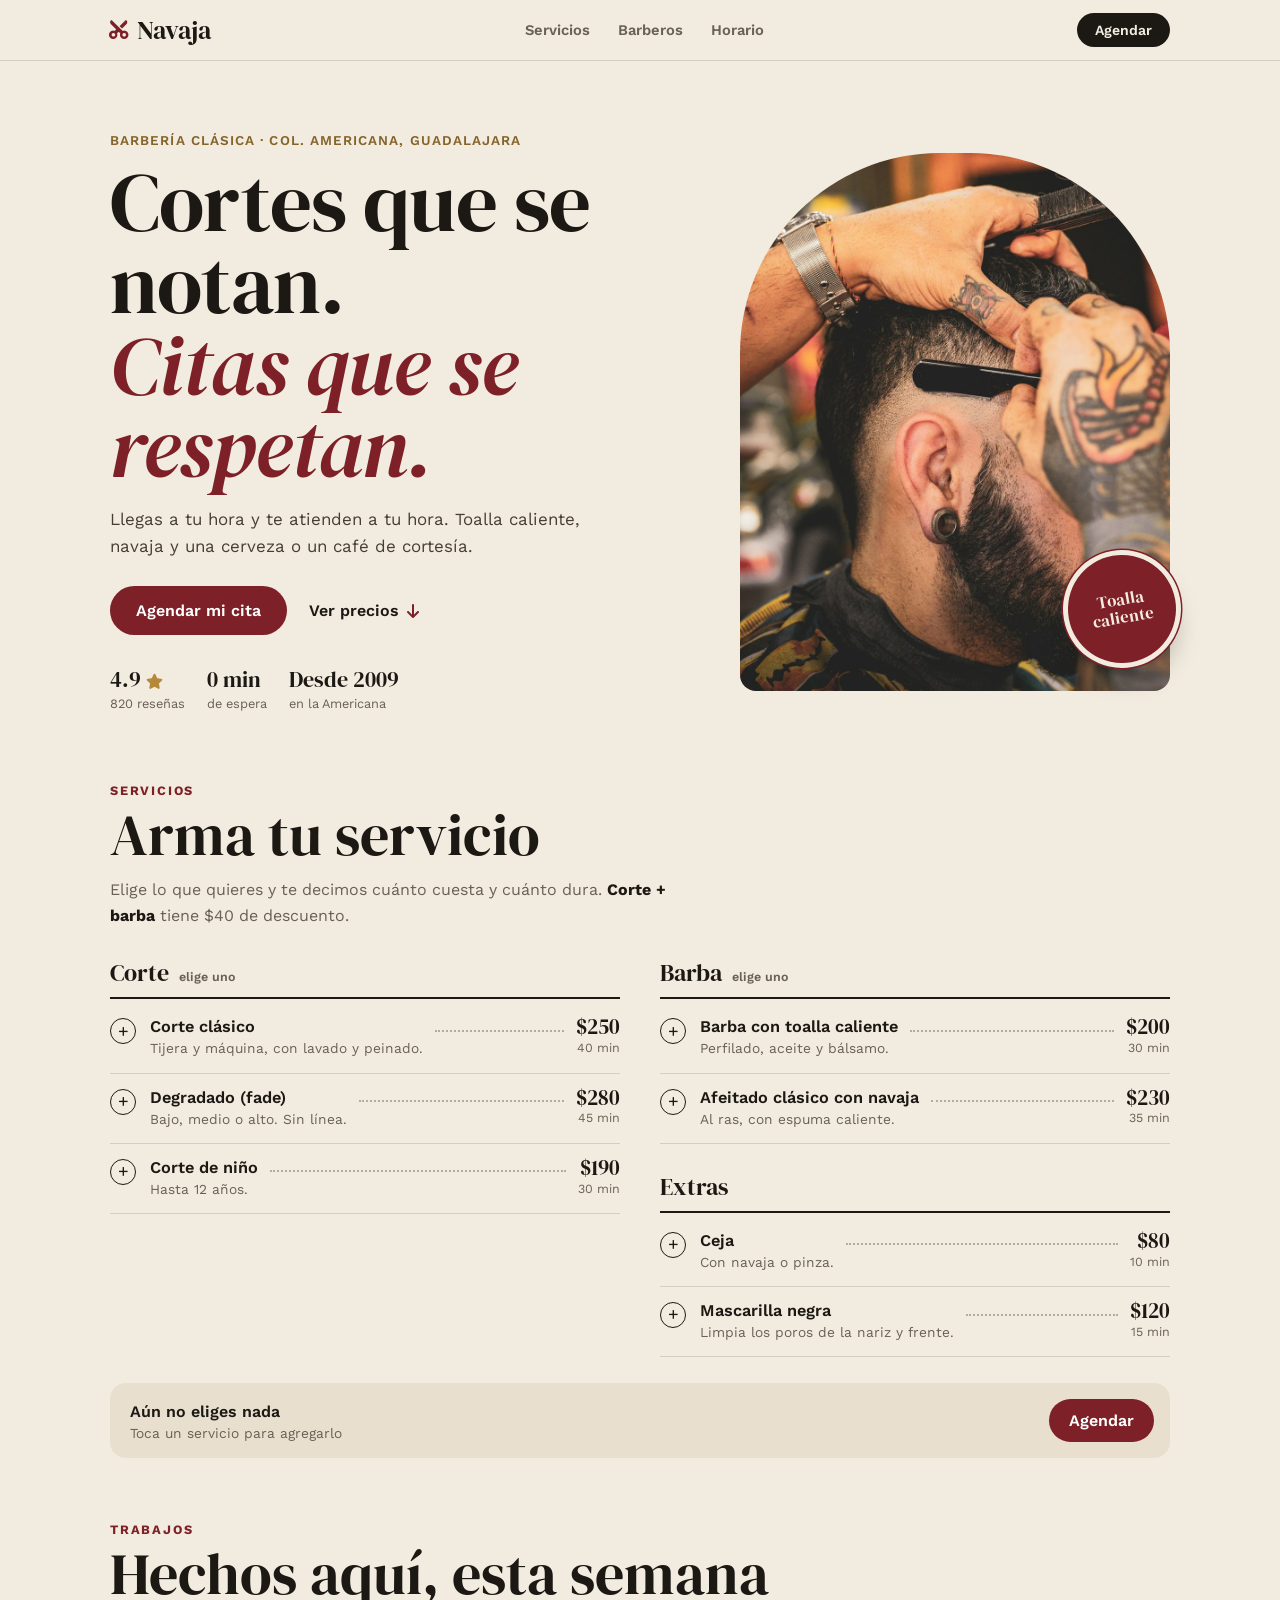
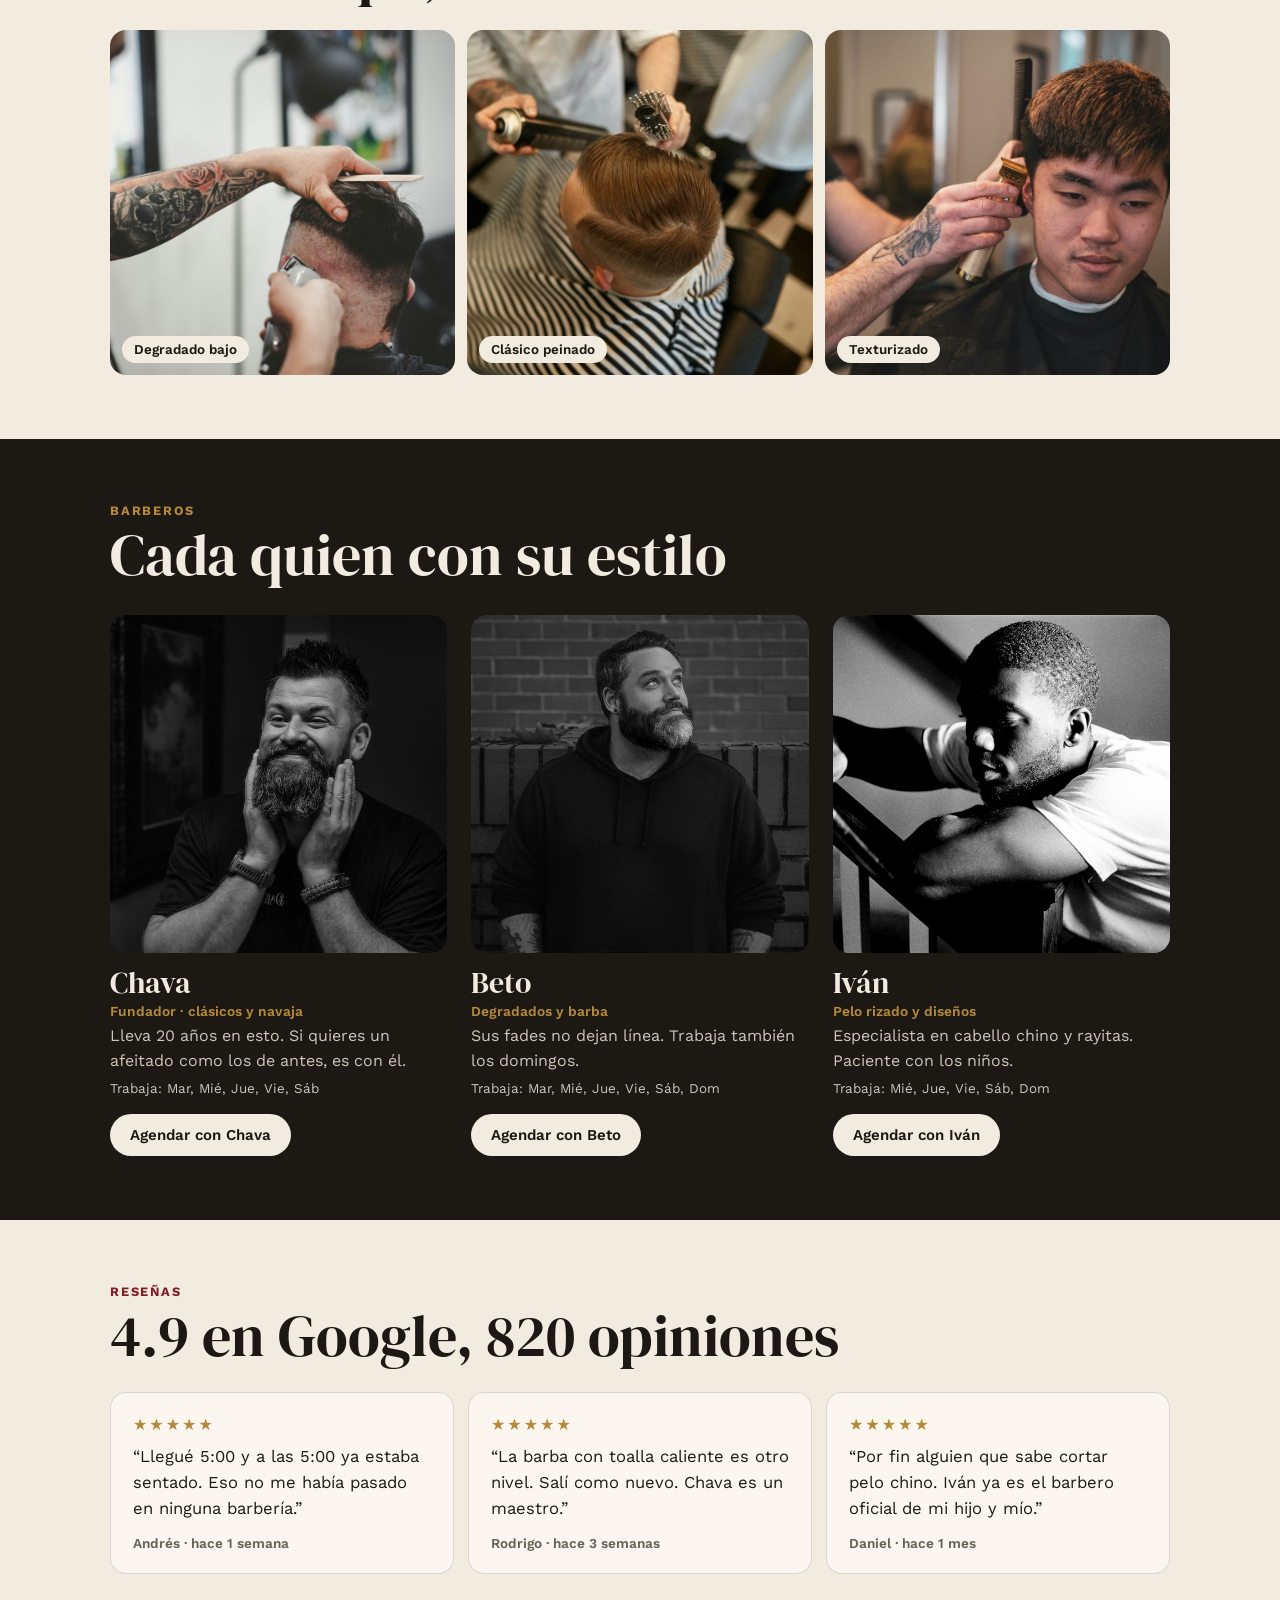
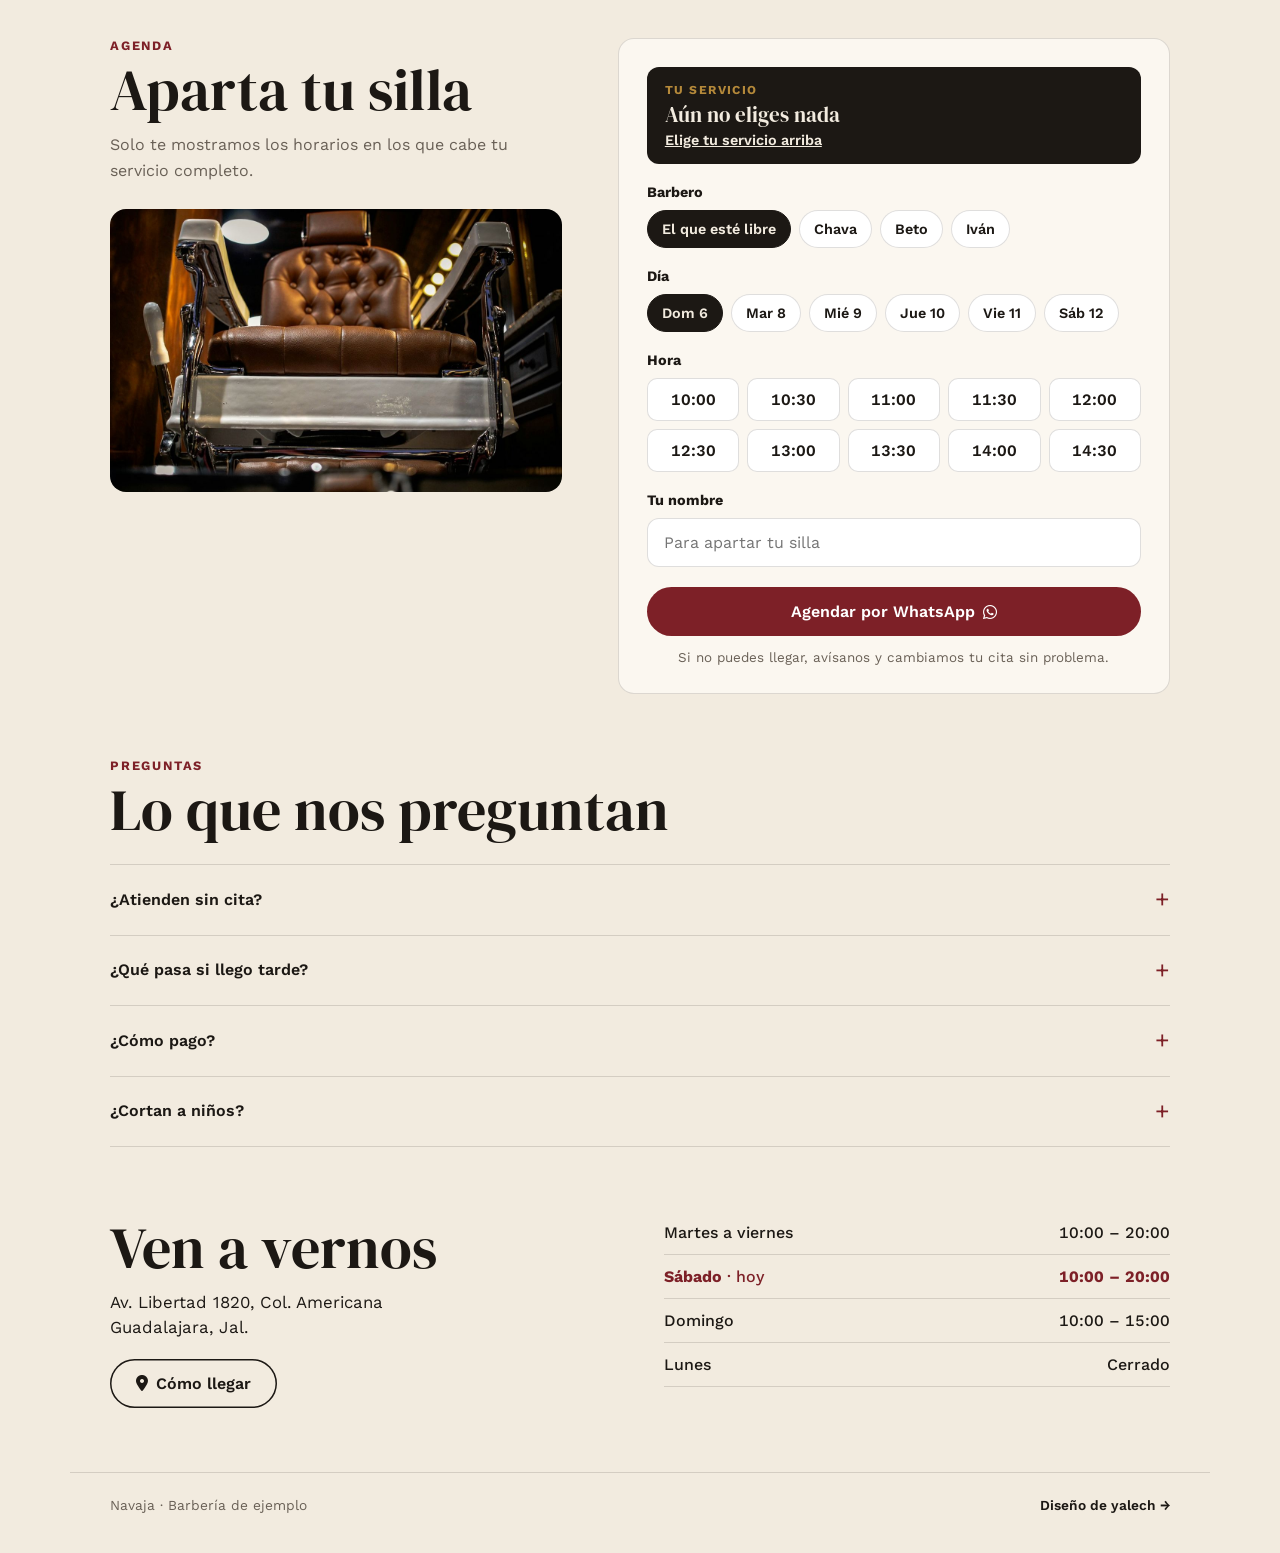
==== commit 2d6abd40: "Mejora la accesibilidad de todas las páginas Revisado con axe-core 4.10.2 en 390 y 1440 px: ahora no" ====
--- a/barberia/index.html
+++ b/barberia/index.html
@@ -21,7 +21,7 @@
   <link rel="preconnect" href="https://fonts.gstatic.com" crossorigin />
   <link href="https://fonts.googleapis.com/css2?family=DM+Serif+Display:ital@0;1&family=Work+Sans:wght@400;500;600;700&display=swap" rel="stylesheet" />
   <link rel="stylesheet" href="../assets/iconos/iconos.css?v=6" />
-  <link rel="stylesheet" href="styles.css?v=1" />
+  <link rel="stylesheet" href="styles.css?v=2" />
 </head>
 <body>
   <!-- Landing de ejemplo (barbería ficticia). Fotos de Unsplash, uso libre.
@@ -95,7 +95,7 @@
     <section class="section" aria-labelledby="trabajos-title">
       <p class="eyebrow">Trabajos</p>
       <h2 class="h2" id="trabajos-title">Hechos aquí, esta semana</h2>
-      <ul class="works">
+      <ul class="works" tabindex="0" aria-label="Trabajos recientes (desliza para ver más)">
         <li><img src="assets/t-fade.jpg" alt="Barbero haciendo un degradado con máquina" loading="lazy" /><span>Degradado bajo</span></li>
         <li><img src="assets/t-arriba.jpg" alt="Corte clásico peinado de lado visto desde arriba" loading="lazy" /><span>Clásico peinado</span></li>
         <li><img src="assets/t-cliente.jpg" alt="Cliente sonriendo mientras le recortan las patillas" loading="lazy" /><span>Texturizado</span></li>
--- a/barberia/styles.css
+++ b/barberia/styles.css
@@ -2,11 +2,12 @@
   --paper: #f2ebdf;
   --paper-2: #e8dfcf;
   --ink: #1c1814;
-  --muted: #6e655a;
+  --muted: #696056;
   --line: rgba(28, 24, 20, 0.14);
   --wine: #7d2027;
   --wine-dark: #63181e;
   --brass: #b5893a;
+  --brass-text: #84642a; /* dorado para textos chicos sobre crema */
 
   --serif: "DM Serif Display", Georgia, serif;
   --font: "Work Sans", system-ui, sans-serif;
@@ -90,7 +91,7 @@
 
 /* ---------- Portada ---------- */
 .hero { padding: 36px var(--gutter) 8px; }
-.kicker { font-size: 0.84rem; font-weight: 600; letter-spacing: 0.08em; text-transform: uppercase; color: var(--brass); }
+.kicker { font-size: 0.84rem; font-weight: 600; letter-spacing: 0.08em; text-transform: uppercase; color: var(--brass-text); }
 .title { margin-top: 14px; font-family: var(--serif); font-weight: 400; font-size: clamp(2.9rem, 12.5vw, 5.2rem); line-height: 0.98; letter-spacing: -0.01em; }
 .title em { display: block; }
 .lead { margin-top: 18px; max-width: 32rem; font-size: 1.06rem; line-height: 1.6; color: #463e35; }
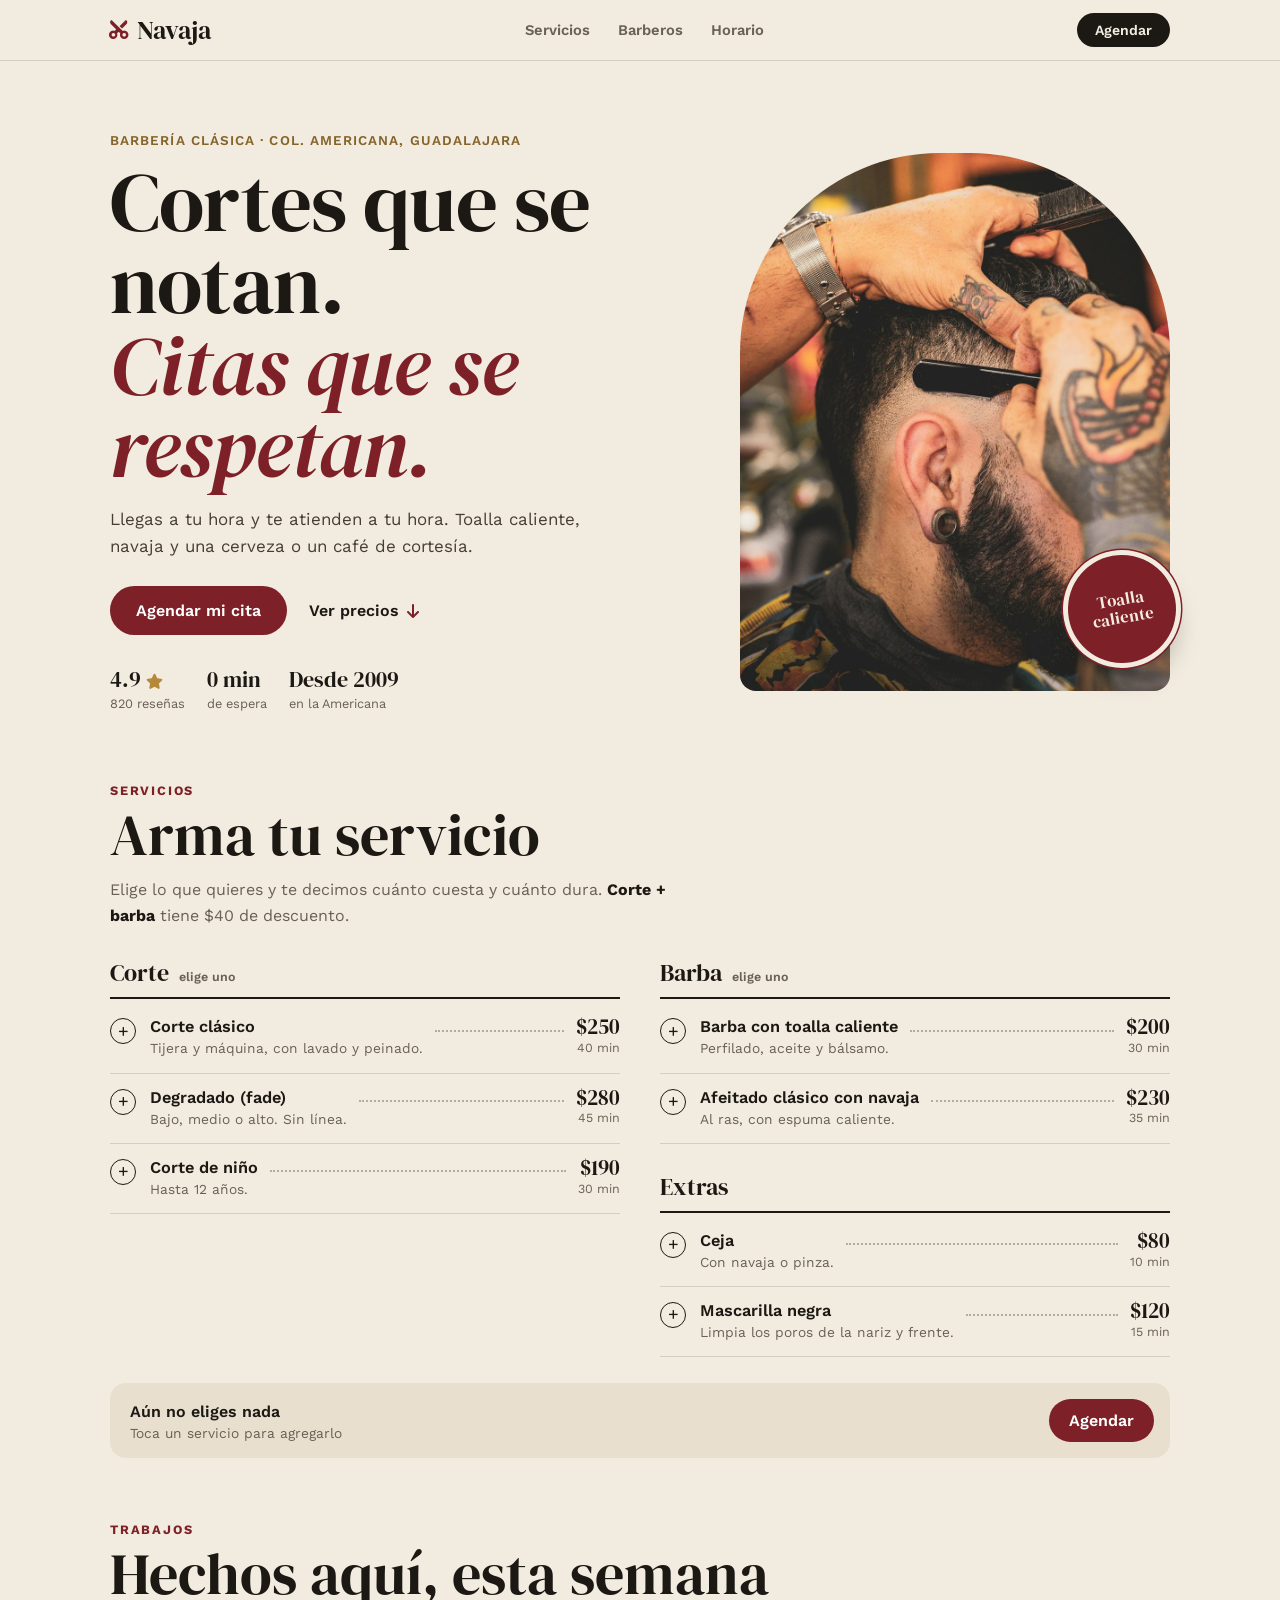
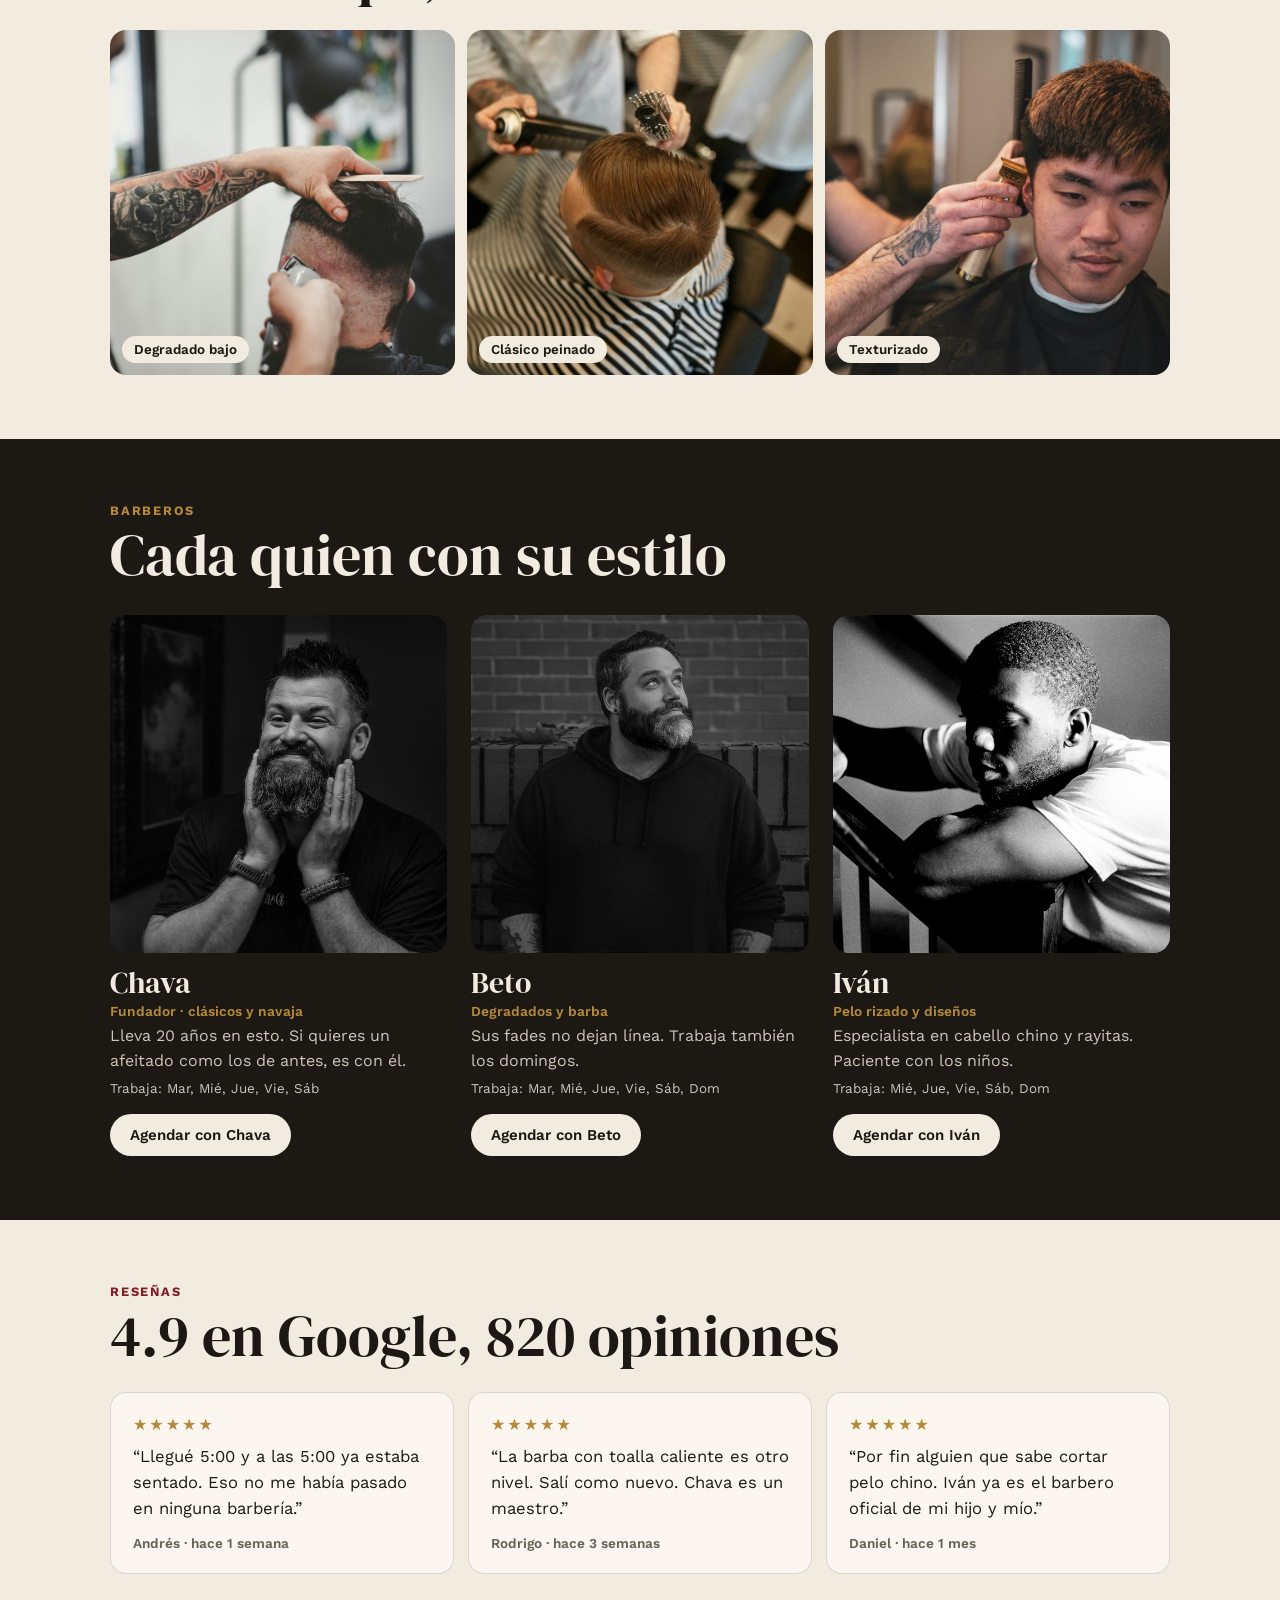
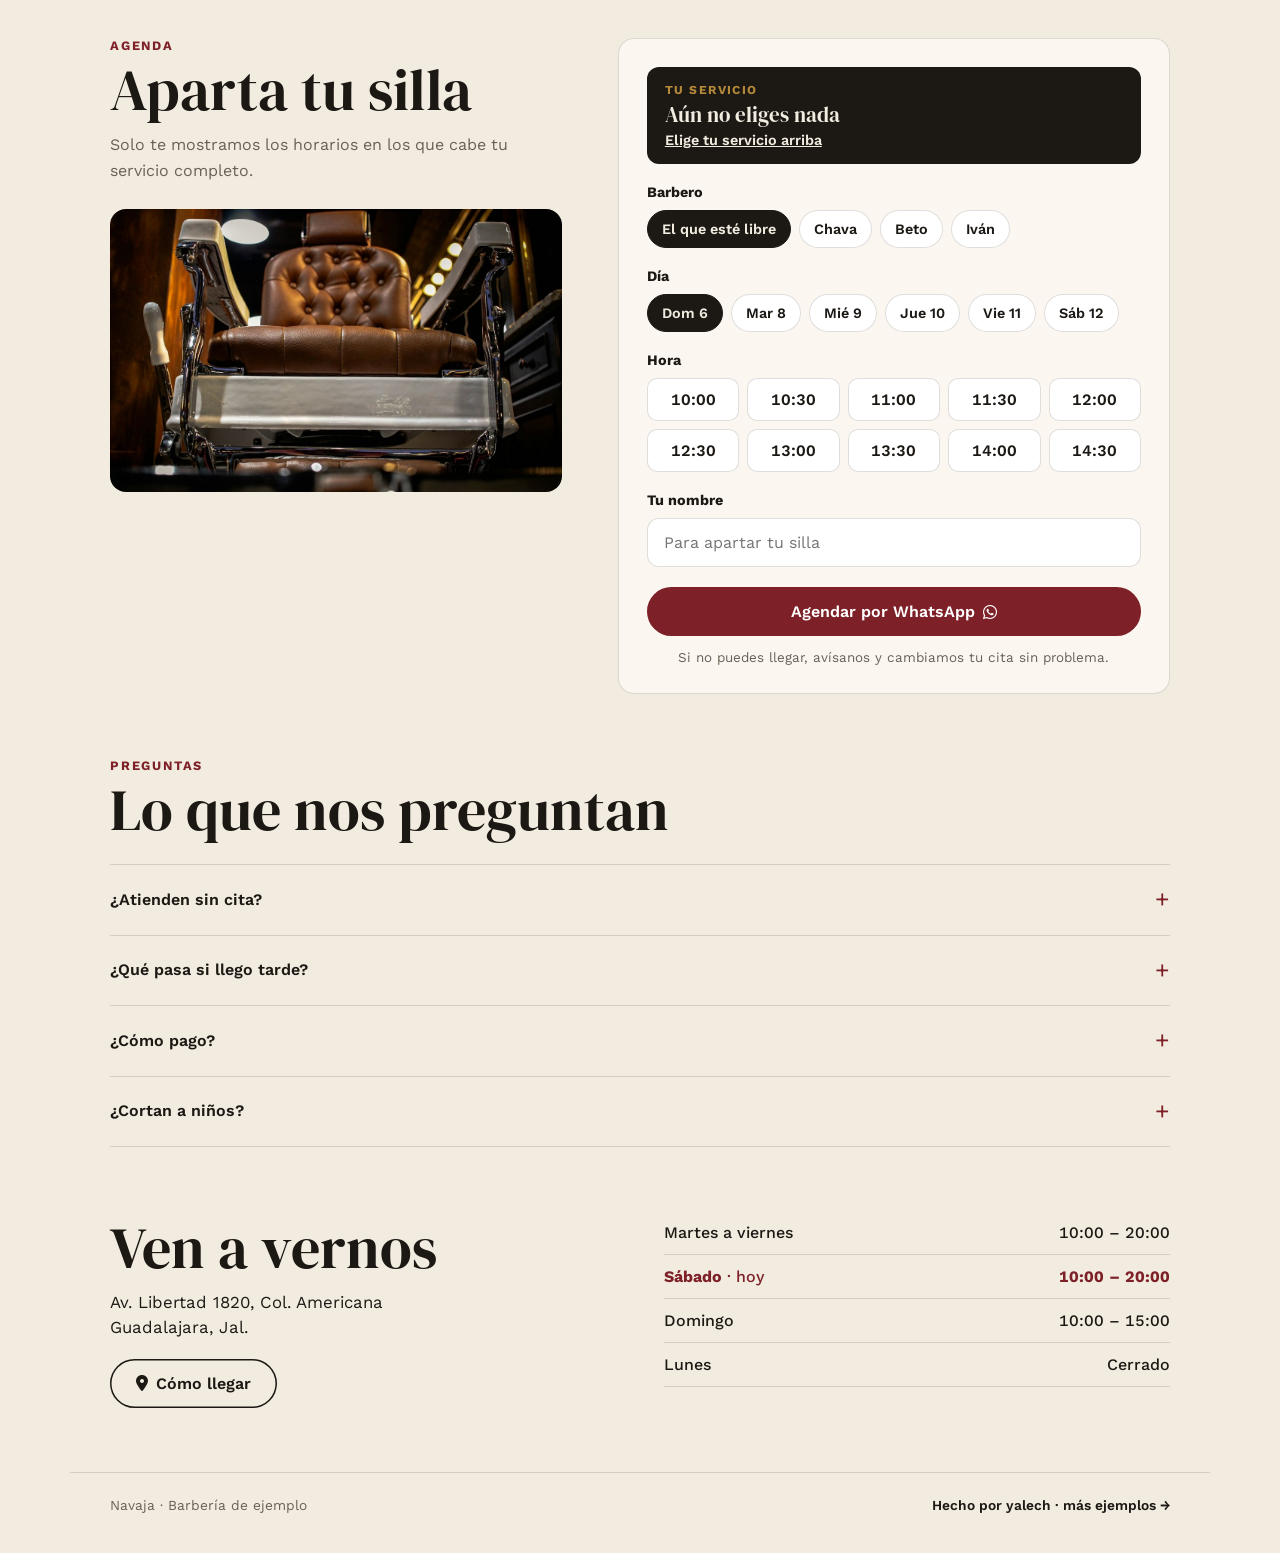
==== commit aa772c63: "Ordena el recorrido: la portada regresa al catálogo y cada ejemplo termina con «Hecho por yalech · m" ====
--- a/barberia/index.html
+++ b/barberia/index.html
@@ -22,6 +22,48 @@
   <link href="https://fonts.googleapis.com/css2?family=DM+Serif+Display:ital@0;1&family=Work+Sans:wght@400;500;600;700&display=swap" rel="stylesheet" />
   <link rel="stylesheet" href="../assets/iconos/iconos.css?v=6" />
   <link rel="stylesheet" href="styles.css?v=2" />
+  <!-- Información para Google (horario, dirección, precios). No se ve en la página.
+       Al publicar con datos reales: cambia telephone, address y la imagen por la URL completa. -->
+  <script type="application/ld+json">
+  {
+    "@context": "https://schema.org",
+    "@type": "HairSalon",
+    "name": "Navaja",
+    "description": "Barbería clásica: cortes, degradados, barba con toalla caliente y afeitado con navaja.",
+    "image": "assets/og.jpg",
+    "telephone": "+520000000000",
+    "priceRange": "$$",
+    "address": {
+      "@type": "PostalAddress",
+      "streetAddress": "Av. Libertad 1820, Col. Americana",
+      "addressLocality": "Guadalajara",
+      "addressRegion": "Jal.",
+      "addressCountry": "MX"
+    },
+    "openingHoursSpecification": [
+      {
+        "@type": "OpeningHoursSpecification",
+        "dayOfWeek": [
+          "Tuesday",
+          "Wednesday",
+          "Thursday",
+          "Friday",
+          "Saturday"
+        ],
+        "opens": "10:00",
+        "closes": "20:00"
+      },
+      {
+        "@type": "OpeningHoursSpecification",
+        "dayOfWeek": [
+          "Sunday"
+        ],
+        "opens": "10:00",
+        "closes": "15:00"
+      }
+    ]
+  }
+  </script>
 </head>
 <body>
   <!-- Landing de ejemplo (barbería ficticia). Fotos de Unsplash, uso libre.
@@ -246,7 +288,7 @@
 
   <footer class="footer">
     <span>Navaja · Barbería de ejemplo</span>
-    <a href="../">Diseño de yalech →</a>
+    <a href="../">Hecho por yalech · más ejemplos →</a>
   </footer>
 
   <!-- Barra fija en celular: enseña lo que llevas elegido y se oculta en la agenda -->
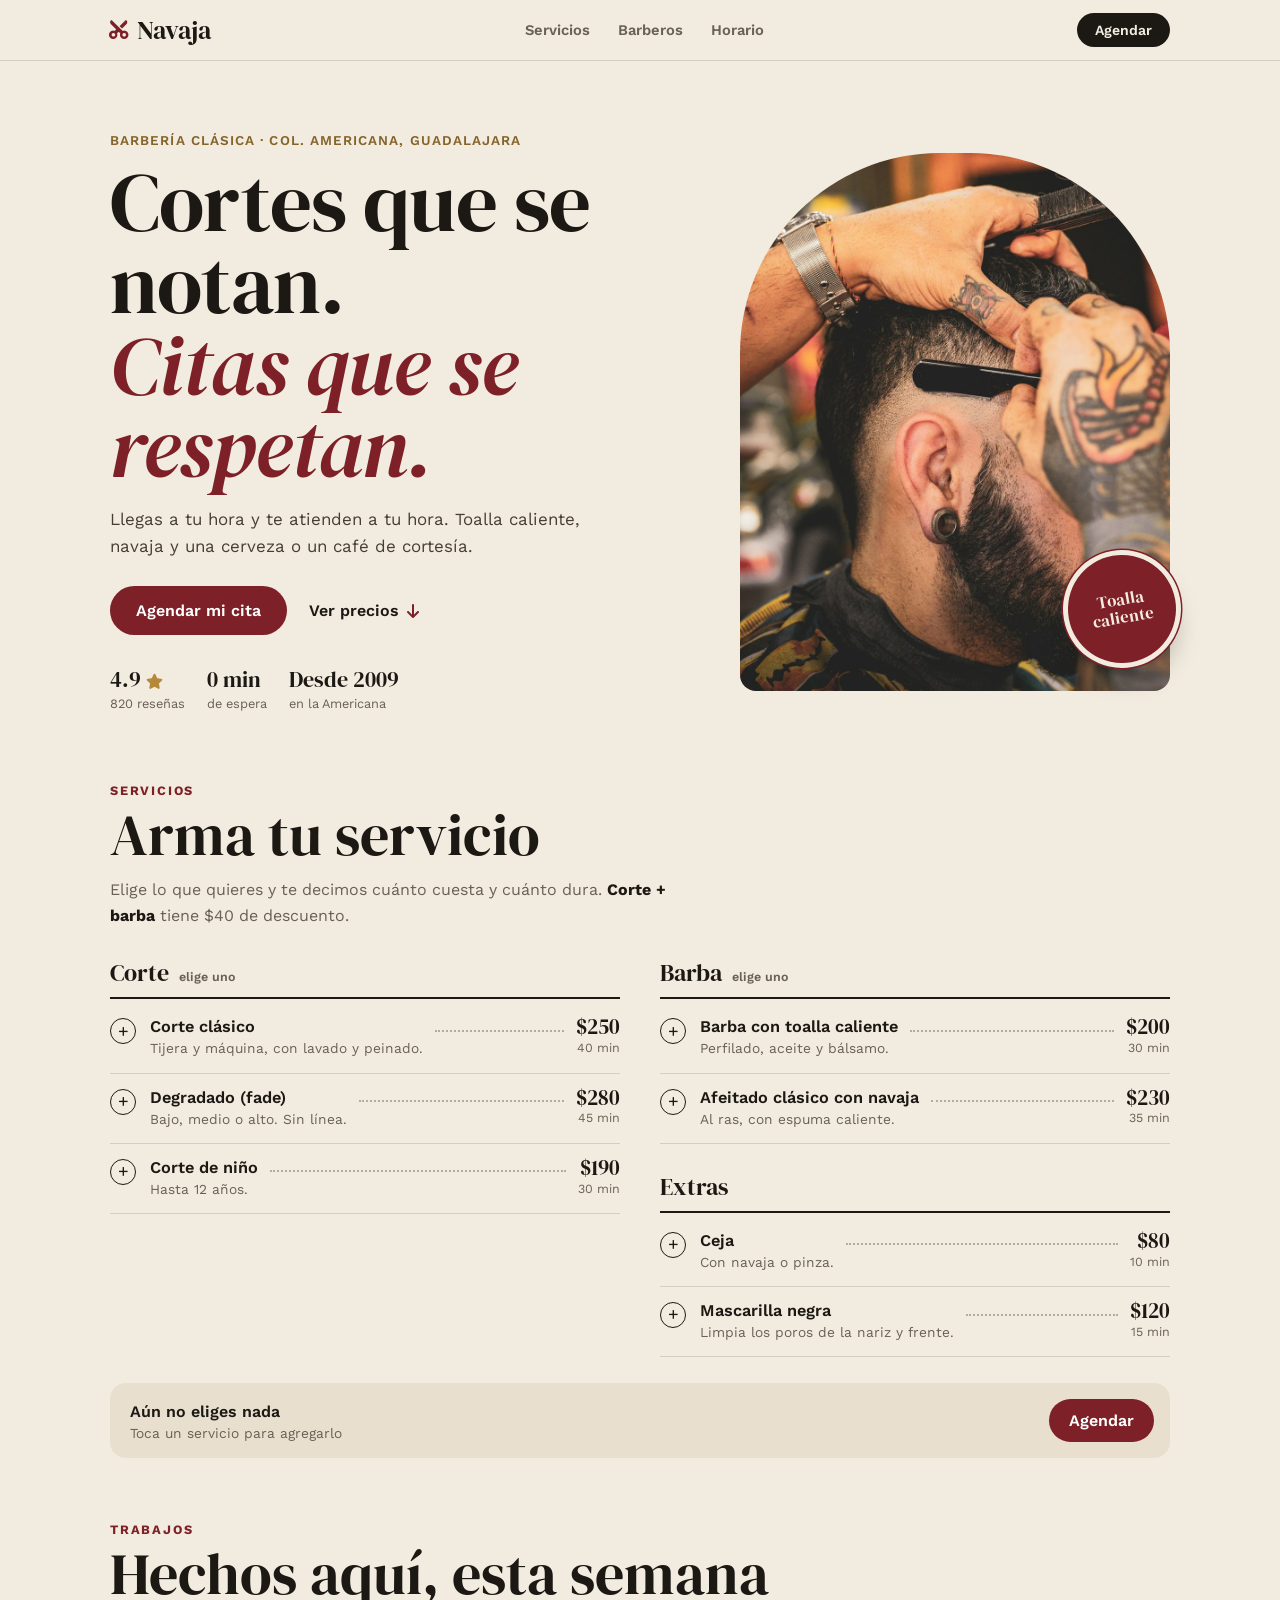
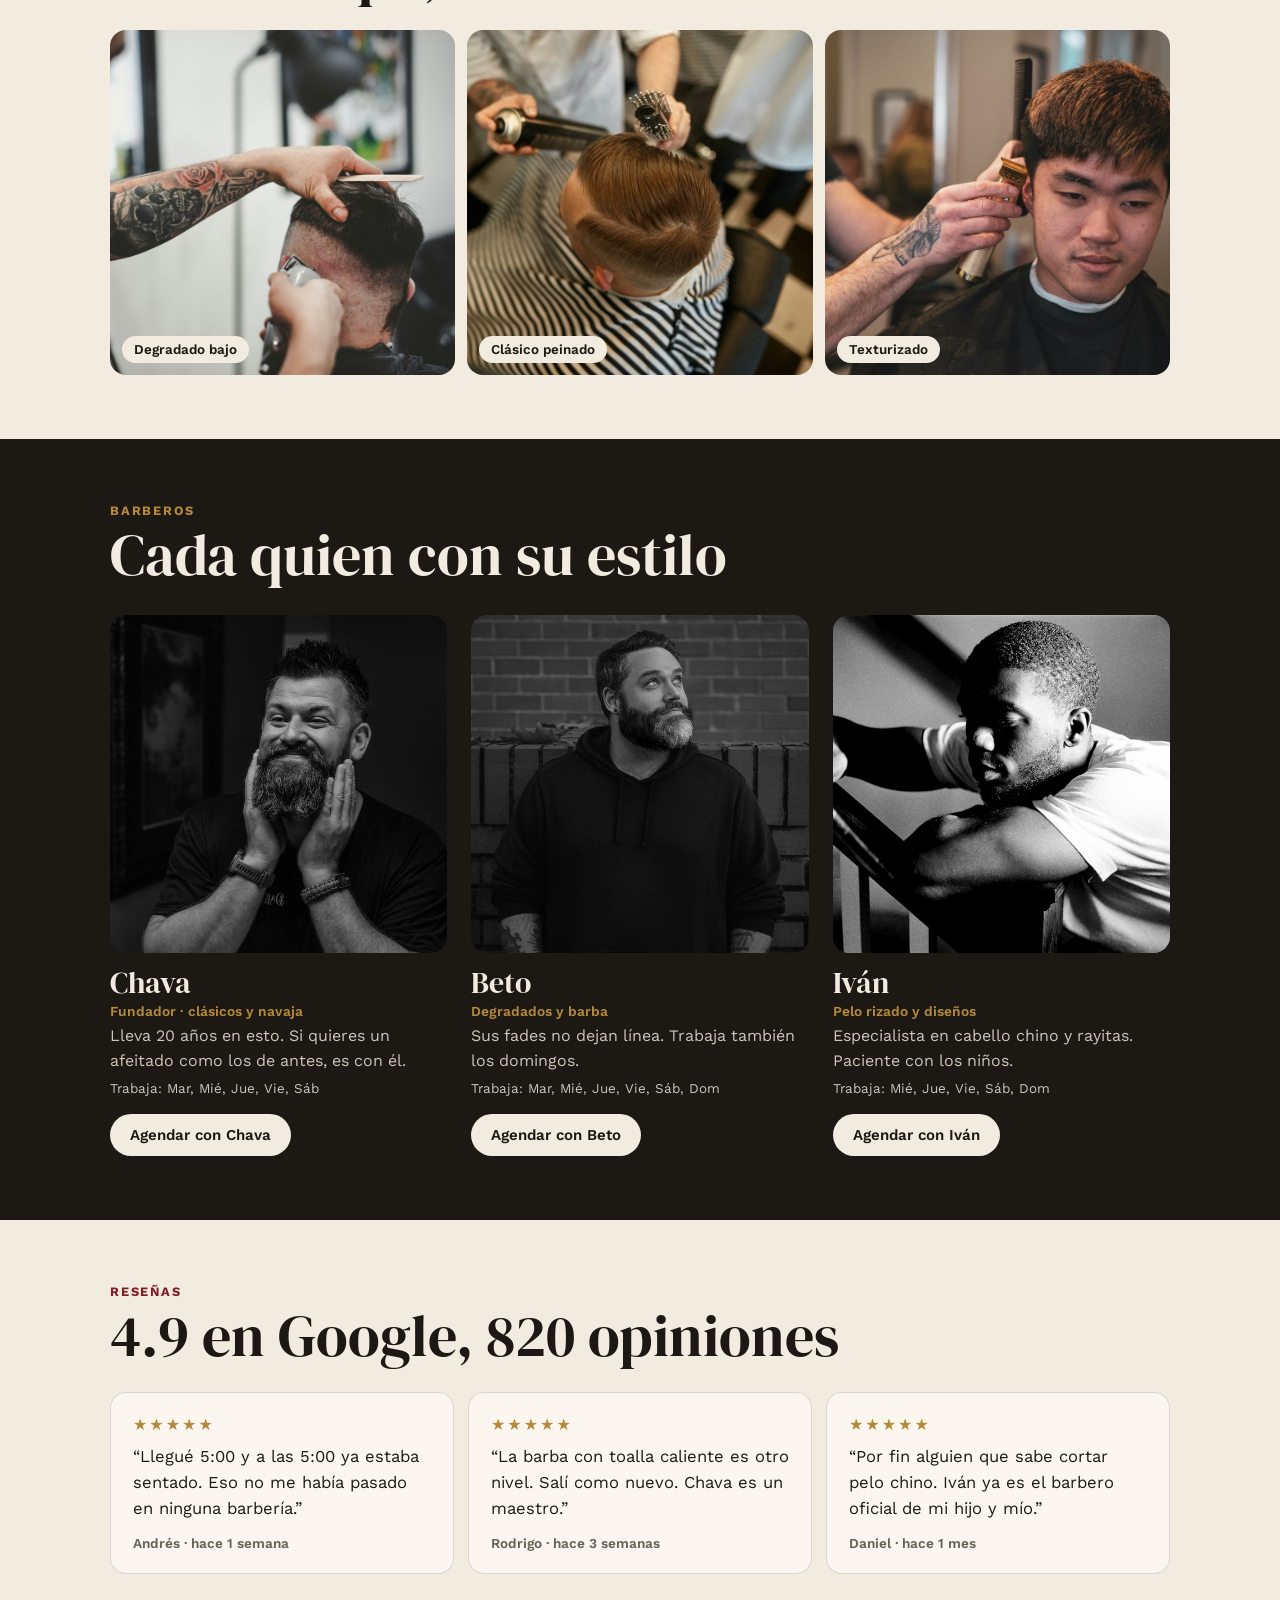
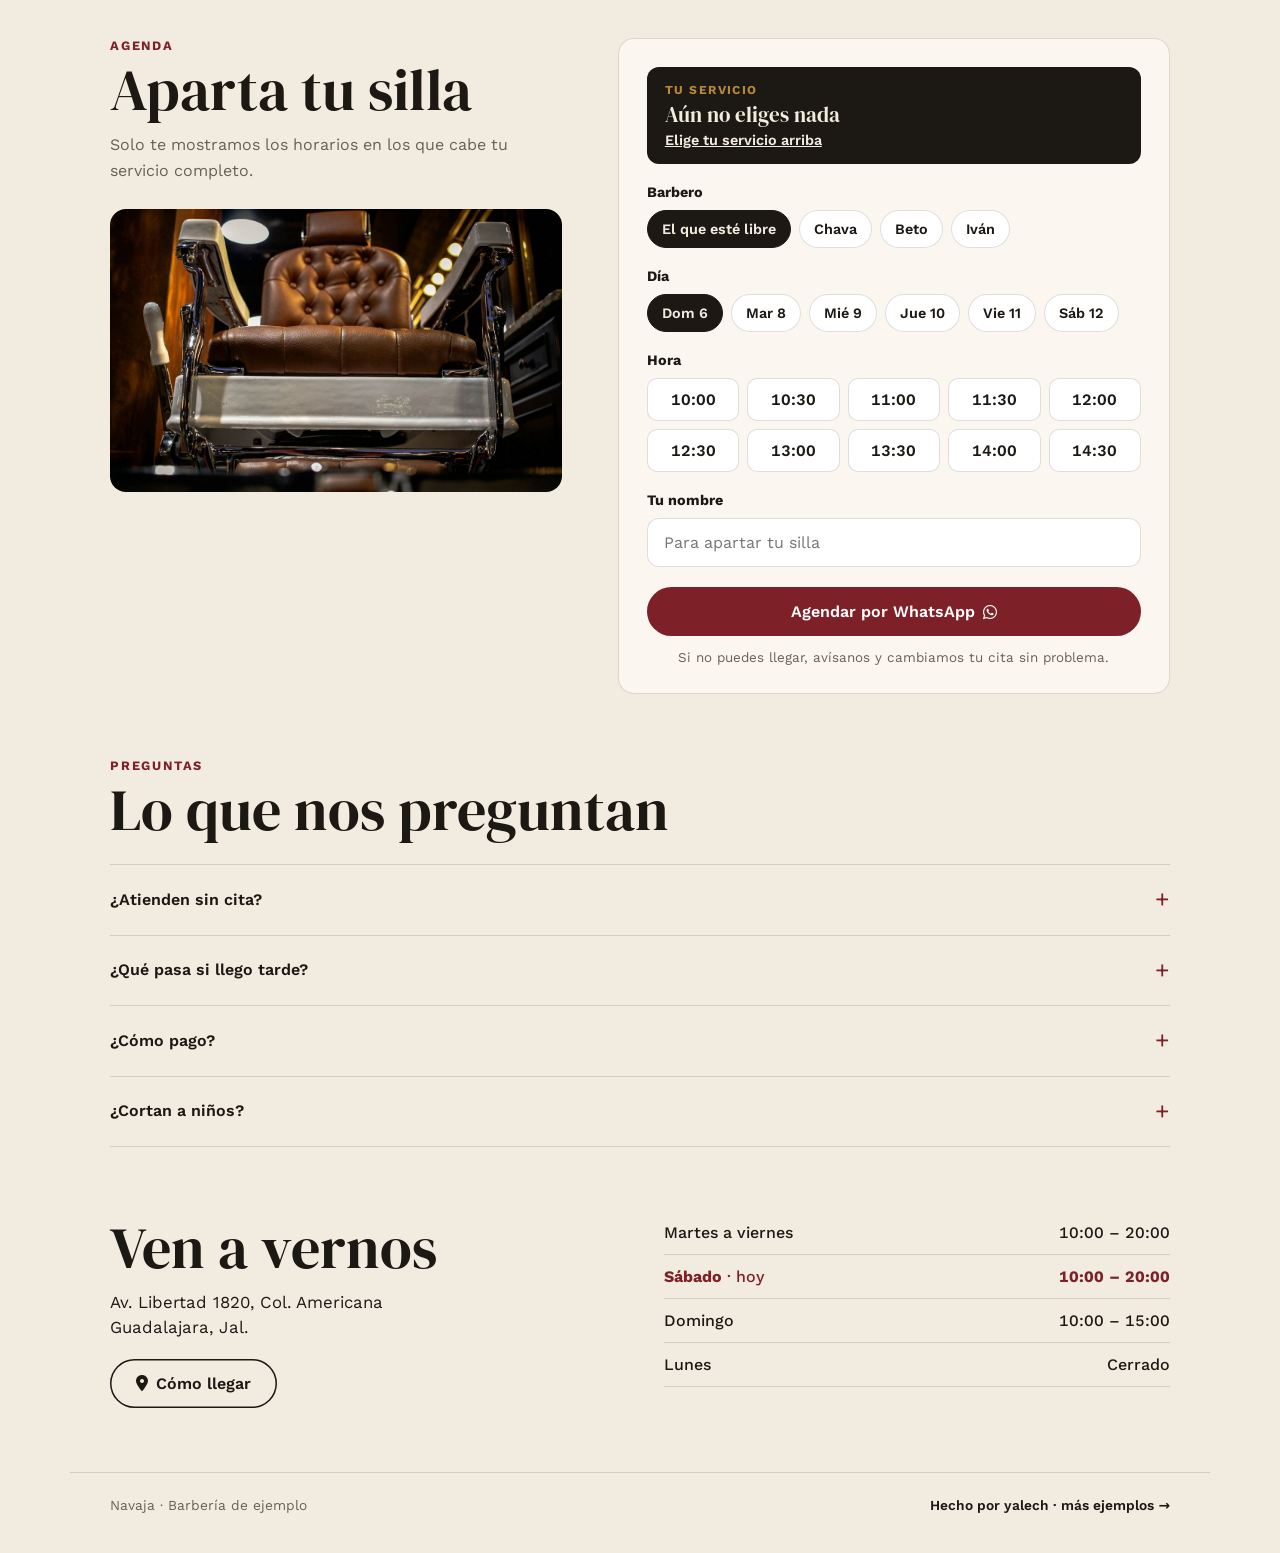
==== commit aa6e4a91: "Tipografías desde el propio sitio y precargadas (assets/fuentes/actualizar.py): la página ya no brin" ====
--- a/barberia/index.html
+++ b/barberia/index.html
@@ -16,10 +16,10 @@
   <meta property="og:image:height" content="630" />
   <meta name="twitter:card" content="summary_large_image" />
   <link rel="icon" href="favicon.svg" type="image/svg+xml" />
-
-  <link rel="preconnect" href="https://fonts.googleapis.com" />
-  <link rel="preconnect" href="https://fonts.gstatic.com" crossorigin />
-  <link href="https://fonts.googleapis.com/css2?family=DM+Serif+Display:ital@0;1&family=Work+Sans:wght@400;500;600;700&display=swap" rel="stylesheet" />
+  <link rel="preload" href="../assets/fuentes/dm-serif-display-latin-b4de16f7.woff2" as="font" type="font/woff2" crossorigin />
+  <link rel="preload" href="../assets/fuentes/dm-serif-display-latin-3d2a4355.woff2" as="font" type="font/woff2" crossorigin />
+  <link rel="preload" href="../assets/fuentes/work-sans-latin-9eaf3fe5.woff2" as="font" type="font/woff2" crossorigin />
+  <link rel="stylesheet" href="../assets/fuentes/dmserifdisplay-worksans-c91ca9.css" />
   <link rel="stylesheet" href="../assets/iconos/iconos.css?v=6" />
   <link rel="stylesheet" href="styles.css?v=2" />
   <!-- Información para Google (horario, dirección, precios). No se ve en la página.
@@ -298,8 +298,6 @@
   </div>
 
   <script src="../assets/motion.js"></script>
-  <!-- Modo muestra (plantilla ficticia). Para un cliente real, borra la siguiente línea. -->
-  <script src="../assets/muestra.js?v=1" data-ejemplo="Barbería"></script>
   <script>
     const WHATSAPP = '520000000000'; // ← número de la barbería (52 + 10 dígitos)
     const ZONA = 'America/Mexico_City';
@@ -492,7 +490,7 @@
       const hora = horasActuales.find(h => String(h.m) === marcado('hora'));
       const nombre = limpiar(form.nombre.value, 40);
       if (!lista.length) return (error.innerHTML = 'Elige al menos un servicio. <a href="#servicios">Ver servicios</a>');
-      if (!d || !hora) return (error.textContent = 'Elige día y hora.');
+      if (!d || !hora) { form.querySelector(d ? '[name=hora]' : '[name=dia]')?.focus(); return (error.textContent = 'Elige día y hora.'); }
       if (nombre.length < 2) { form.nombre.focus(); return (error.textContent = 'Escribe tu nombre para apartar tu silla.'); }
       error.textContent = '';
       const con = marcado('barbero') === 'cualquiera' ? `${BARBEROS[hora.barbero].nombre} (el que estaba libre)` : BARBEROS[hora.barbero].nombre;
@@ -525,5 +523,8 @@
     addEventListener('resize', update);
     update();
   </script>
+  <!-- Modo muestra (ejemplo ficticio). Para un cliente real, borra la siguiente línea. -->
+  <script src="../assets/muestra.js?v=2" data-servicio="landing" data-ejemplo="Barbería" data-para="Navaja"></script>
+  <script src="../assets/errores.js?v=1"></script>
 </body>
 </html>
--- a/assets/fuentes/dmserifdisplay-worksans-c91ca9.css
+++ b/assets/fuentes/dmserifdisplay-worksans-c91ca9.css
@@ -0,0 +1,99 @@
+/* Tipografías de Google Fonts (licencia SIL OFL), servidas desde este sitio.
+ * Origen: https://fonts.googleapis.com/css2?family=DM+Serif+Display:ital@0;1&family=Work+Sans:wght@400;500;600;700&display=swap
+ * Solo los juegos latin y latin-ext. Se genera con fuentes.py; no editar a mano. */
+@font-face {
+  font-family: 'DM Serif Display';
+  font-style: italic;
+  font-weight: 400;
+  font-display: swap;
+  src: url(dm-serif-display-latin-ext-dfc2bd84.woff2) format('woff2');
+  unicode-range: U+0100-02BA, U+02BD-02C5, U+02C7-02CC, U+02CE-02D7, U+02DD-02FF, U+0304, U+0308, U+0329, U+1D00-1DBF, U+1E00-1E9F, U+1EF2-1EFF, U+2020, U+20A0-20AB, U+20AD-20C4, U+2113, U+2C60-2C7F, U+A720-A7FF;
+}
+@font-face {
+  font-family: 'DM Serif Display';
+  font-style: italic;
+  font-weight: 400;
+  font-display: swap;
+  src: url(dm-serif-display-latin-b4de16f7.woff2) format('woff2');
+  unicode-range: U+0000-00FF, U+0131, U+0152-0153, U+02BB-02BC, U+02C6, U+02DA, U+02DC, U+0304, U+0308, U+0329, U+2000-206F, U+20AC, U+2122, U+2191, U+2193, U+2212, U+2215, U+FEFF, U+FFFD;
+}
+@font-face {
+  font-family: 'DM Serif Display';
+  font-style: normal;
+  font-weight: 400;
+  font-display: swap;
+  src: url(dm-serif-display-latin-ext-0c8a4209.woff2) format('woff2');
+  unicode-range: U+0100-02BA, U+02BD-02C5, U+02C7-02CC, U+02CE-02D7, U+02DD-02FF, U+0304, U+0308, U+0329, U+1D00-1DBF, U+1E00-1E9F, U+1EF2-1EFF, U+2020, U+20A0-20AB, U+20AD-20C4, U+2113, U+2C60-2C7F, U+A720-A7FF;
+}
+@font-face {
+  font-family: 'DM Serif Display';
+  font-style: normal;
+  font-weight: 400;
+  font-display: swap;
+  src: url(dm-serif-display-latin-3d2a4355.woff2) format('woff2');
+  unicode-range: U+0000-00FF, U+0131, U+0152-0153, U+02BB-02BC, U+02C6, U+02DA, U+02DC, U+0304, U+0308, U+0329, U+2000-206F, U+20AC, U+2122, U+2191, U+2193, U+2212, U+2215, U+FEFF, U+FFFD;
+}
+@font-face {
+  font-family: 'Work Sans';
+  font-style: normal;
+  font-weight: 400;
+  font-display: swap;
+  src: url(work-sans-latin-ext-79db18a3.woff2) format('woff2');
+  unicode-range: U+0100-02BA, U+02BD-02C5, U+02C7-02CC, U+02CE-02D7, U+02DD-02FF, U+0304, U+0308, U+0329, U+1D00-1DBF, U+1E00-1E9F, U+1EF2-1EFF, U+2020, U+20A0-20AB, U+20AD-20C4, U+2113, U+2C60-2C7F, U+A720-A7FF;
+}
+@font-face {
+  font-family: 'Work Sans';
+  font-style: normal;
+  font-weight: 400;
+  font-display: swap;
+  src: url(work-sans-latin-9eaf3fe5.woff2) format('woff2');
+  unicode-range: U+0000-00FF, U+0131, U+0152-0153, U+02BB-02BC, U+02C6, U+02DA, U+02DC, U+0304, U+0308, U+0329, U+2000-206F, U+20AC, U+2122, U+2191, U+2193, U+2212, U+2215, U+FEFF, U+FFFD;
+}
+@font-face {
+  font-family: 'Work Sans';
+  font-style: normal;
+  font-weight: 500;
+  font-display: swap;
+  src: url(work-sans-latin-ext-79db18a3.woff2) format('woff2');
+  unicode-range: U+0100-02BA, U+02BD-02C5, U+02C7-02CC, U+02CE-02D7, U+02DD-02FF, U+0304, U+0308, U+0329, U+1D00-1DBF, U+1E00-1E9F, U+1EF2-1EFF, U+2020, U+20A0-20AB, U+20AD-20C4, U+2113, U+2C60-2C7F, U+A720-A7FF;
+}
+@font-face {
+  font-family: 'Work Sans';
+  font-style: normal;
+  font-weight: 500;
+  font-display: swap;
+  src: url(work-sans-latin-9eaf3fe5.woff2) format('woff2');
+  unicode-range: U+0000-00FF, U+0131, U+0152-0153, U+02BB-02BC, U+02C6, U+02DA, U+02DC, U+0304, U+0308, U+0329, U+2000-206F, U+20AC, U+2122, U+2191, U+2193, U+2212, U+2215, U+FEFF, U+FFFD;
+}
+@font-face {
+  font-family: 'Work Sans';
+  font-style: normal;
+  font-weight: 600;
+  font-display: swap;
+  src: url(work-sans-latin-ext-79db18a3.woff2) format('woff2');
+  unicode-range: U+0100-02BA, U+02BD-02C5, U+02C7-02CC, U+02CE-02D7, U+02DD-02FF, U+0304, U+0308, U+0329, U+1D00-1DBF, U+1E00-1E9F, U+1EF2-1EFF, U+2020, U+20A0-20AB, U+20AD-20C4, U+2113, U+2C60-2C7F, U+A720-A7FF;
+}
+@font-face {
+  font-family: 'Work Sans';
+  font-style: normal;
+  font-weight: 600;
+  font-display: swap;
+  src: url(work-sans-latin-9eaf3fe5.woff2) format('woff2');
+  unicode-range: U+0000-00FF, U+0131, U+0152-0153, U+02BB-02BC, U+02C6, U+02DA, U+02DC, U+0304, U+0308, U+0329, U+2000-206F, U+20AC, U+2122, U+2191, U+2193, U+2212, U+2215, U+FEFF, U+FFFD;
+}
+@font-face {
+  font-family: 'Work Sans';
+  font-style: normal;
+  font-weight: 700;
+  font-display: swap;
+  src: url(work-sans-latin-ext-79db18a3.woff2) format('woff2');
+  unicode-range: U+0100-02BA, U+02BD-02C5, U+02C7-02CC, U+02CE-02D7, U+02DD-02FF, U+0304, U+0308, U+0329, U+1D00-1DBF, U+1E00-1E9F, U+1EF2-1EFF, U+2020, U+20A0-20AB, U+20AD-20C4, U+2113, U+2C60-2C7F, U+A720-A7FF;
+}
+@font-face {
+  font-family: 'Work Sans';
+  font-style: normal;
+  font-weight: 700;
+  font-display: swap;
+  src: url(work-sans-latin-9eaf3fe5.woff2) format('woff2');
+  unicode-range: U+0000-00FF, U+0131, U+0152-0153, U+02BB-02BC, U+02C6, U+02DA, U+02DC, U+0304, U+0308, U+0329, U+2000-206F, U+20AC, U+2122, U+2191, U+2193, U+2212, U+2215, U+FEFF, U+FFFD;
+}
--- a/assets/iconos/iconos.css
+++ b/assets/iconos/iconos.css
@@ -1,8 +1,8 @@
 /* Íconos: Font Awesome Free 6.5.1 (https://fontawesome.com), recortado a los que usa este sitio.
  * Licencia: íconos CC BY 4.0, fuentes SIL OFL 1.1, código MIT. Copyright 2023 Fonticons, Inc.
  * Generado con assets/iconos/actualizar.py; no lo edites a mano. */
-@font-face { font-family: 'Font Awesome 6 Free'; font-style: normal; font-weight: 900; font-display: block; src: url("solid.woff2?v=4775dbd0") format("woff2"); }
-@font-face { font-family: 'Font Awesome 6 Free'; font-style: normal; font-weight: 400; font-display: block; src: url("regular.woff2?v=02f13f34") format("woff2"); }
+@font-face { font-family: 'Font Awesome 6 Free'; font-style: normal; font-weight: 900; font-display: block; src: url("solid.woff2?v=406b373f") format("woff2"); }
+@font-face { font-family: 'Font Awesome 6 Free'; font-style: normal; font-weight: 400; font-display: block; src: url("regular.woff2?v=e6daecca") format("woff2"); }
 @font-face { font-family: 'Font Awesome 6 Brands'; font-style: normal; font-weight: 400; font-display: block; src: url("brands.woff2?v=27e3b55a") format("woff2"); }
 
 .fa-solid, .fa-regular, .fa-brands {
@@ -23,7 +23,6 @@
 .fa-bicycle::before { content: "\f206"; }
 .fa-bolt::before { content: "\f0e7"; }
 .fa-box-open::before { content: "\f49e"; }
-.fa-calendar::before { content: "\f133"; }
 .fa-campground::before { content: "\f6bb"; }
 .fa-car::before { content: "\f1b9"; }
 .fa-check::before { content: "\f00c"; }
@@ -40,7 +39,6 @@
 .fa-droplet::before { content: "\f043"; }
 .fa-dumbbell::before { content: "\f44b"; }
 .fa-envelope-open-text::before { content: "\f658"; }
-.fa-eye::before { content: "\f06e"; }
 .fa-face-smile-beam::before { content: "\f5b8"; }
 .fa-faucet-drip::before { content: "\e006"; }
 .fa-file-invoice::before { content: "\f570"; }
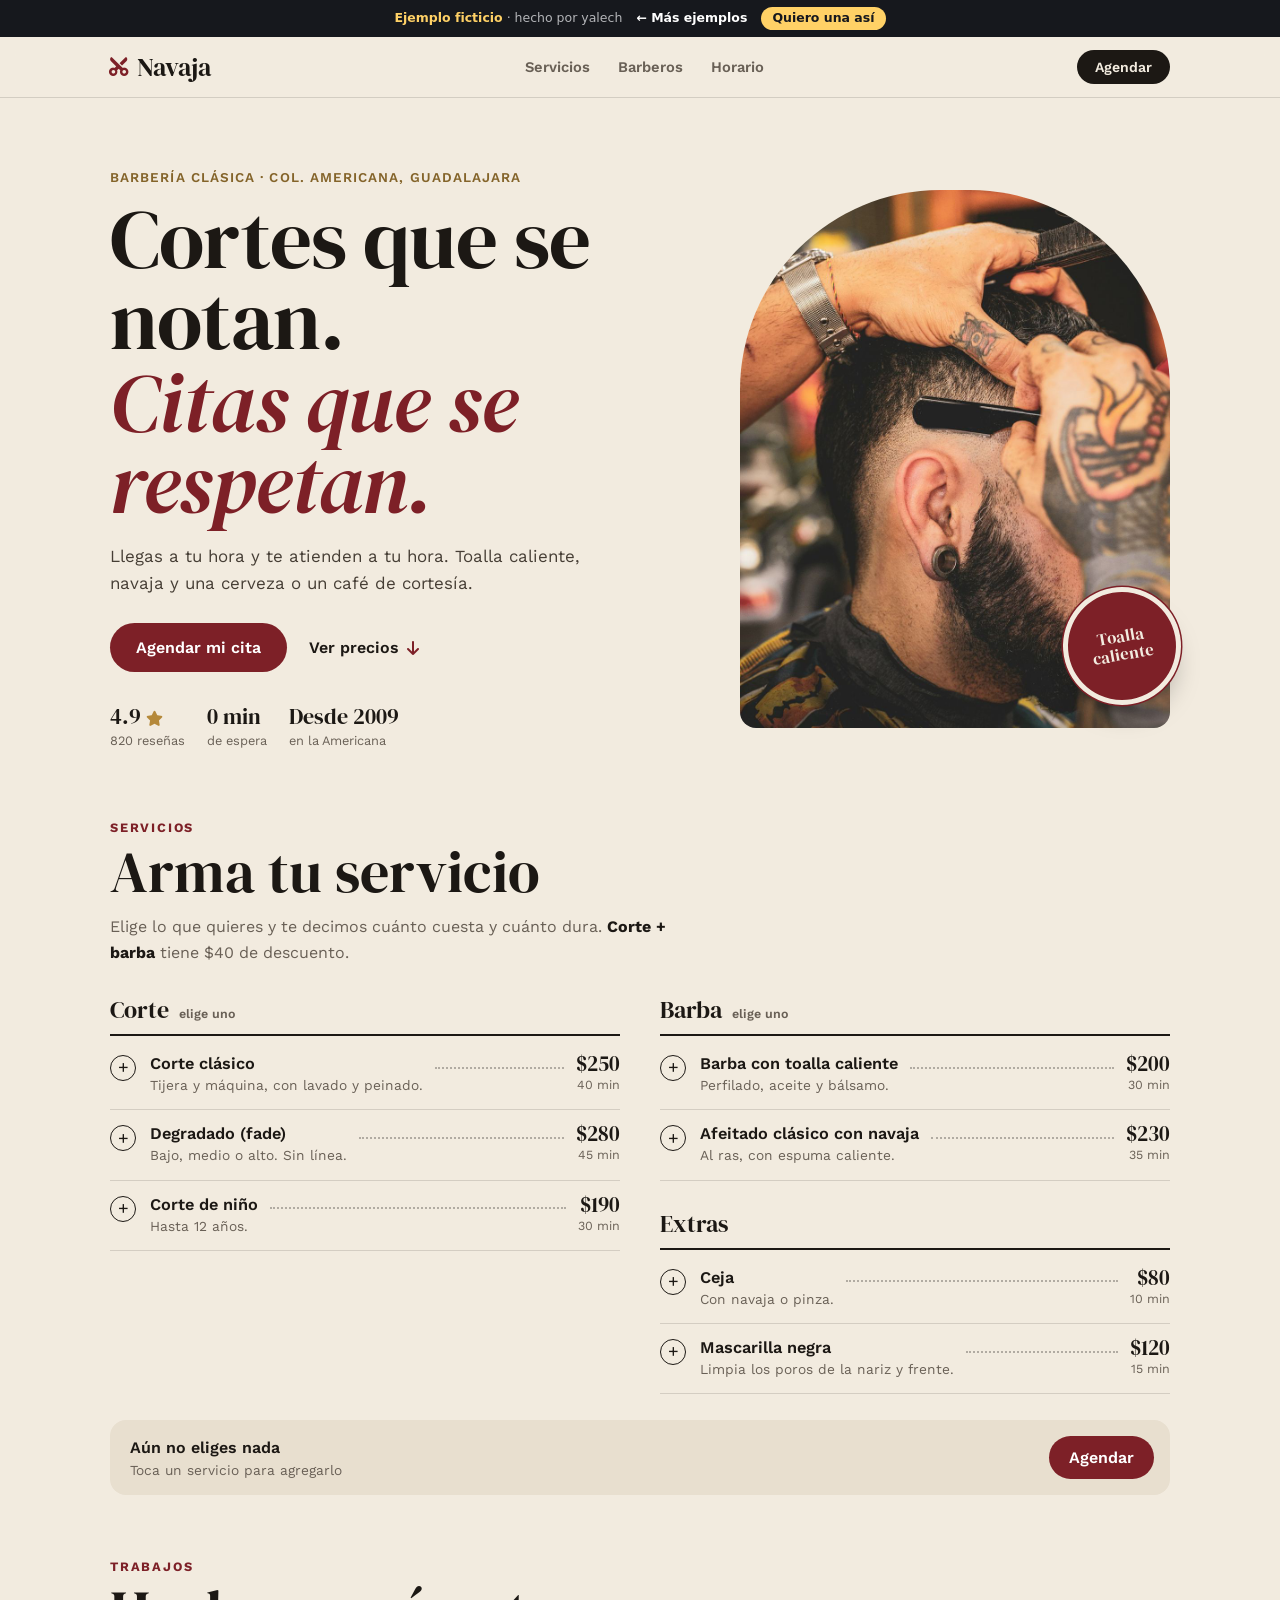
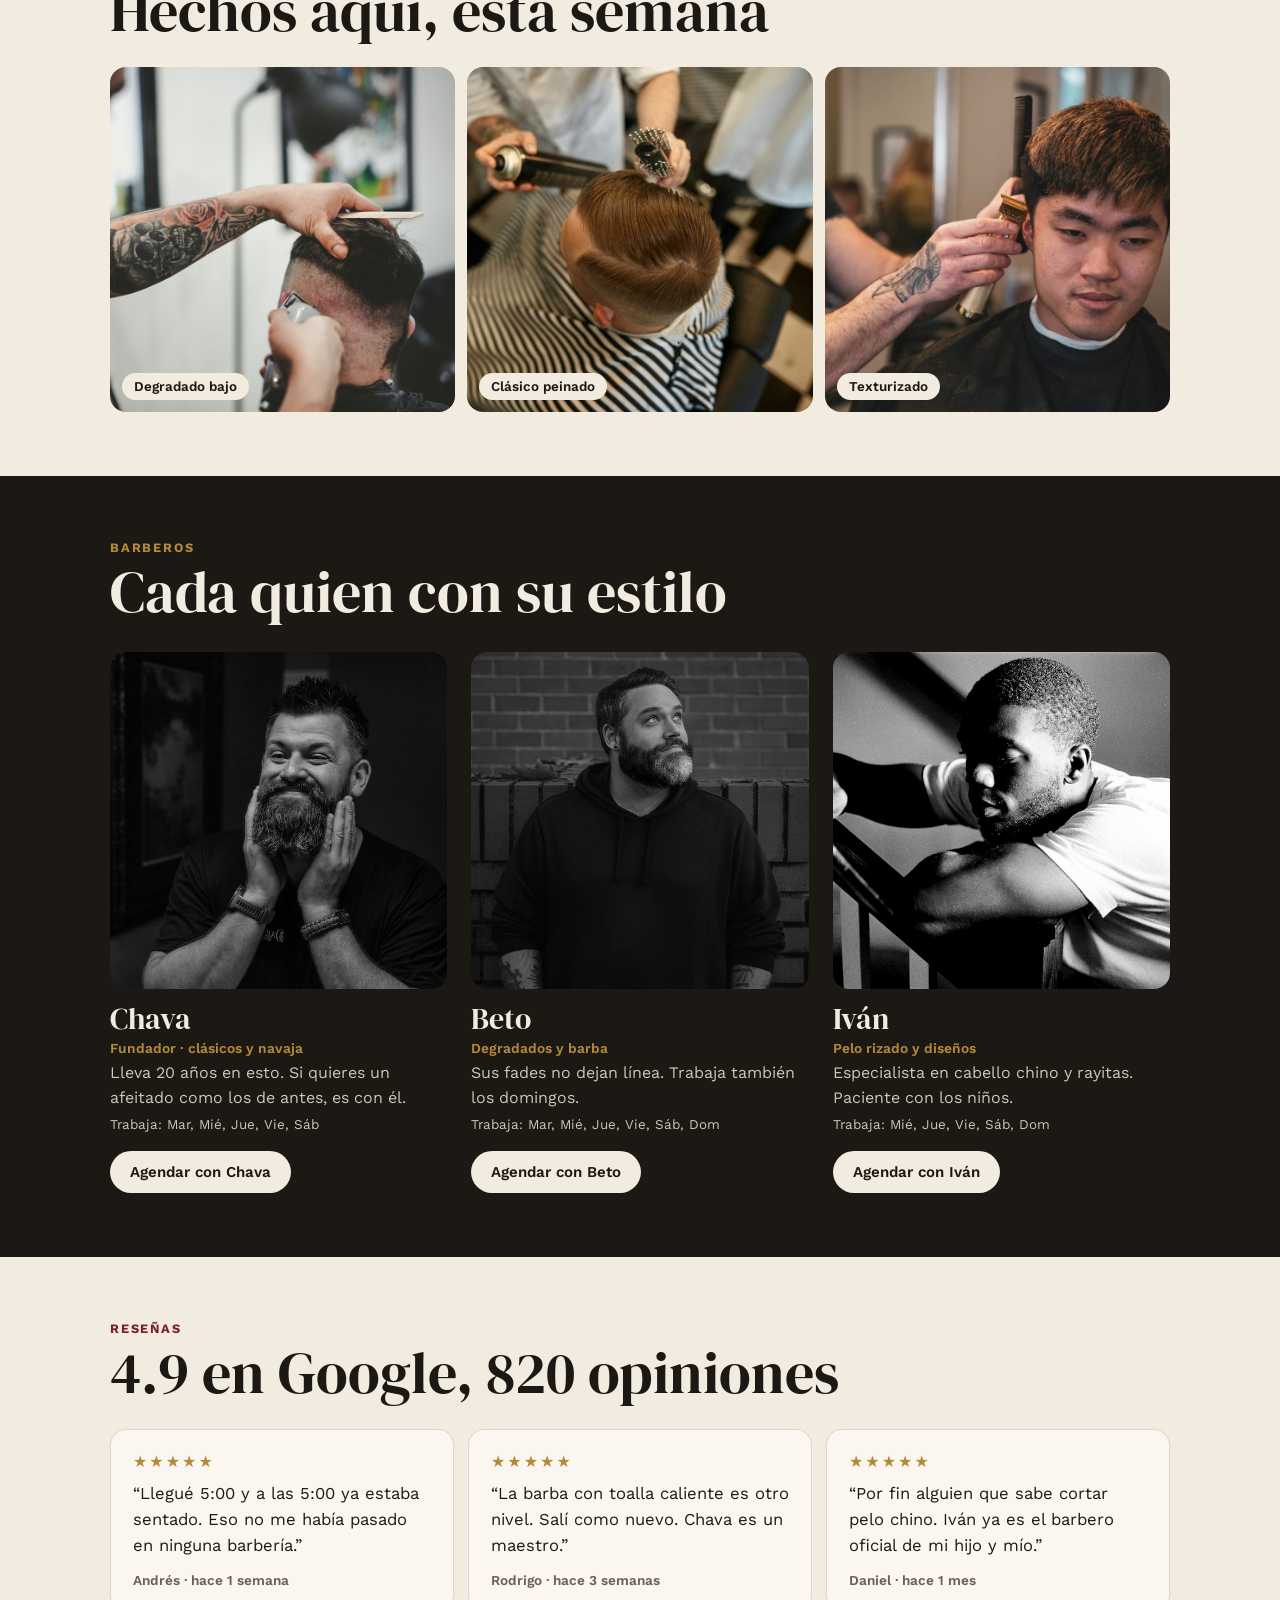
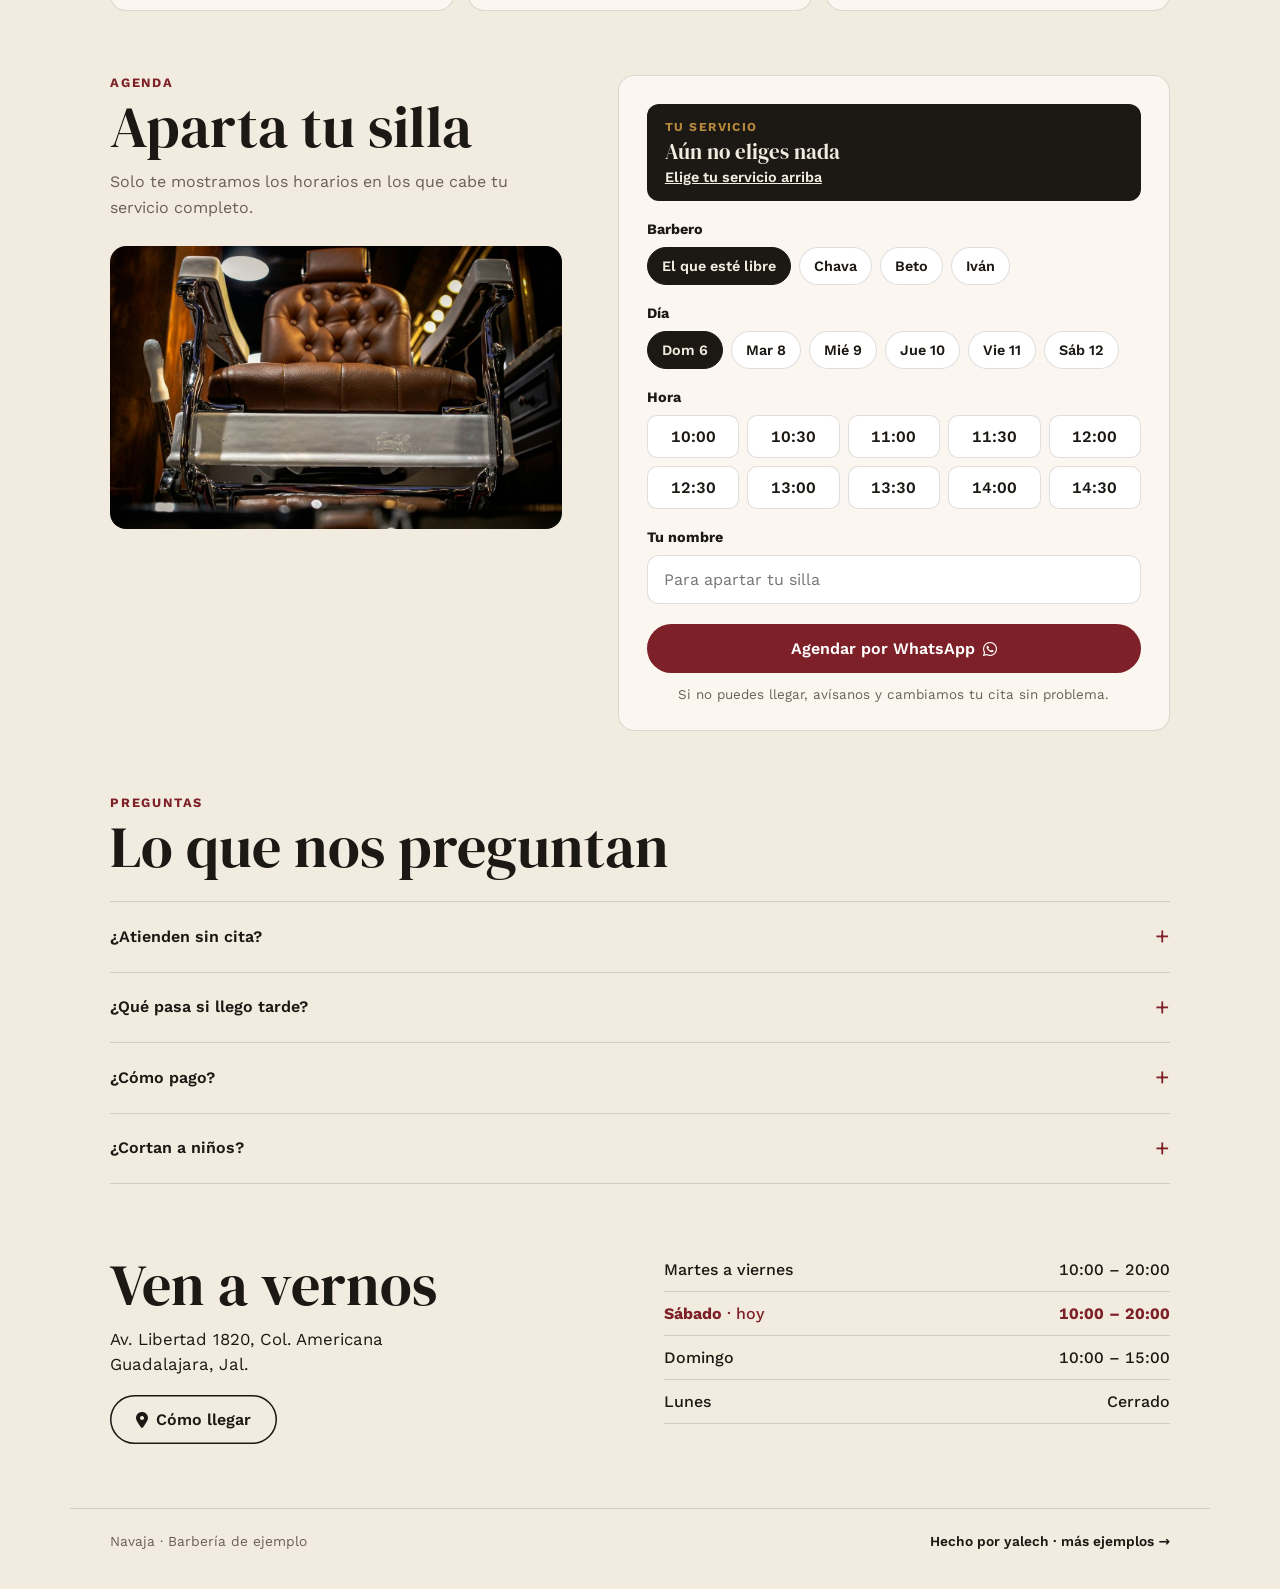
==== commit 095597d8: "Navegación más clara: los ejemplos se abren en la misma pestaña (el botón «atrás» funciona) y cada e" ====
--- a/barberia/index.html
+++ b/barberia/index.html
@@ -64,8 +64,15 @@
     ]
   }
   </script>
+  <link rel="stylesheet" href="../assets/muestra.css?v=4" />
 </head>
 <body>
+  <!-- Aviso de ejemplo (ficticio) con regreso y cotizador. Para un cliente real, borra este bloque. -->
+  <div class="mu-barra" role="note">
+    <span><strong>Ejemplo ficticio</strong><span class="mu-barra-quien"> · hecho por yalech</span></span>
+    <a href="../">← Más ejemplos</a>
+    <a class="mu-barra-cta" href="../?cotizar=landing&amp;ejemplo=Barber%C3%ADa">Quiero una así</a>
+  </div>
   <!-- Landing de ejemplo (barbería ficticia). Fotos de Unsplash, uso libre.
        Para cambiar el número de WhatsApp, edita WHATSAPP al inicio del script del final.
        Servicios y precios: SERVICIOS en el script. Barberos y días que trabajan: BARBEROS. -->
@@ -524,7 +531,7 @@
     update();
   </script>
   <!-- Modo muestra (ejemplo ficticio). Para un cliente real, borra la siguiente línea. -->
-  <script src="../assets/muestra.js?v=2" data-servicio="landing" data-ejemplo="Barbería" data-para="Navaja"></script>
+  <script src="../assets/muestra.js?v=4" data-servicio="landing" data-ejemplo="Barbería" data-para="Navaja"></script>
   <script src="../assets/errores.js?v=1"></script>
 </body>
 </html>
--- a/assets/muestra.css
+++ b/assets/muestra.css
@@ -0,0 +1,70 @@
+/* Ventanita del modo muestra (ver assets/muestra.js; mismo archivo en los 7 repos). Colores neutros para que combine con cualquier plantilla. */
+.mu {
+  border: 0; padding: 0; margin: auto auto 0; width: 100%; max-width: 440px;
+  max-height: calc(100dvh - 24px); overflow: auto;
+  border-radius: 22px 22px 0 0; background: #fff; color: #17171a;
+  font: inherit; font-size: 16px; line-height: 1.45;
+  box-shadow: 0 -10px 40px rgba(0,0,0,.25);
+}
+.mu::backdrop { background: rgba(10,10,14,.55); backdrop-filter: blur(3px); }
+.mu[open] { animation: mu-up .32s cubic-bezier(.2,.8,.2,1); }
+@keyframes mu-up { from { transform: translateY(40px); opacity: 0; } }
+@media (min-width: 600px) {
+  .mu { margin: auto; border-radius: 22px; }
+}
+@media (prefers-reduced-motion: reduce) { .mu[open] { animation: none; } }
+
+.mu-inner { outline: none; position: relative; padding: 26px 22px 22px; }
+.mu-x {
+  position: absolute; top: 12px; right: 12px; width: 40px; height: 40px;
+  border: 0; border-radius: 50%; background: #f1f1f3; color: #17171a; font-size: 18px; cursor: pointer;
+  display: grid; place-items: center;
+}
+.mu-x:hover { background: #e4e4e8; }
+.mu-kicker {
+  margin: 0 0 6px; font-size: 13px; font-weight: 600; letter-spacing: .02em;
+  color: #6b6b75; text-transform: uppercase;
+}
+.mu svg { flex: none; vertical-align: -0.14em; }
+.mu-kicker svg { margin-right: 4px; }
+.mu-title { margin: 0 44px 16px 0; font-size: 21px; line-height: 1.25; font-weight: 700; color: #17171a; }
+
+.mu-chat { background: #efe7dd; border-radius: 16px; padding: 12px 12px 16px; margin-bottom: 14px; }
+.mu-to { margin: 0 0 10px; font-size: 13px; color: #4a4a52; }
+.mu-to svg { color: #1fa855; margin-right: 3px; }
+.mu-bubble {
+  margin: 0 0 0 auto; width: fit-content; max-width: 92%;
+  background: #d9fdd3; color: #111b21; border-radius: 12px 2px 12px 12px;
+  padding: 9px 12px; white-space: pre-wrap; overflow-wrap: anywhere; font-size: 15px;
+  box-shadow: 0 1px 1px rgba(0,0,0,.08);
+}
+.mu-note { margin: 0 0 18px; font-size: 14px; color: #55555e; }
+
+.mu-actions { display: grid; gap: 10px; }
+.mu .mu-btn {
+  display: flex; align-items: center; justify-content: center; gap: 8px;
+  min-height: 50px; padding: 0 18px; border-radius: 999px;
+  background: #17171a; color: #fff; font-weight: 600; text-decoration: none;
+}
+.mu .mu-btn:hover { background: #2c2c33; }
+.mu .mu-btn--line { background: transparent; color: #17171a; box-shadow: inset 0 0 0 1.5px #d4d4da; }
+.mu .mu-btn--line:hover { background: #f4f4f6; }
+.mu-btn:focus-visible, .mu-x:focus-visible { outline: 3px solid #4c8dff; outline-offset: 2px; }
+
+/* Barra de arriba en cada ejemplo: dice que es ficticio y cómo regresar o cotizar (misma idea que la de los sistemas).
+   Va en el HTML (no la agrega el JS) para que la página no brinque al cargar. */
+.mu-barra {
+  position: relative; z-index: 60;
+  display: flex; flex-wrap: wrap; align-items: center; justify-content: center; gap: 4px 14px;
+  padding: 7px 14px; background: #16181d; color: #e8e9ec;
+  font: 400 12.5px/1.35 system-ui, -apple-system, "Segoe UI", Roboto, sans-serif; letter-spacing: 0; text-align: center; text-transform: none;
+}
+.mu-barra strong { color: #ffd166; font-weight: 700; }
+.mu-barra-quien { opacity: .75; }
+@media (max-width: 479px) { .mu-barra-quien { display: none; } } /* en celular cabe en un renglón */
+.mu-barra a { color: #fff; font-weight: 600; text-decoration: none; }
+.mu-barra a:hover { text-decoration: underline; }
+.mu-barra .mu-barra-cta { padding: 3px 11px; border-radius: 99px; background: #ffd166; color: #16181d; }
+.mu-barra .mu-barra-cta:hover { text-decoration: none; background: #ffe199; }
+.mu-barra a:focus-visible { outline: 2px solid #ffd166; outline-offset: 2px; border-radius: 4px; }
+@media print { .mu-barra { display: none; } }
